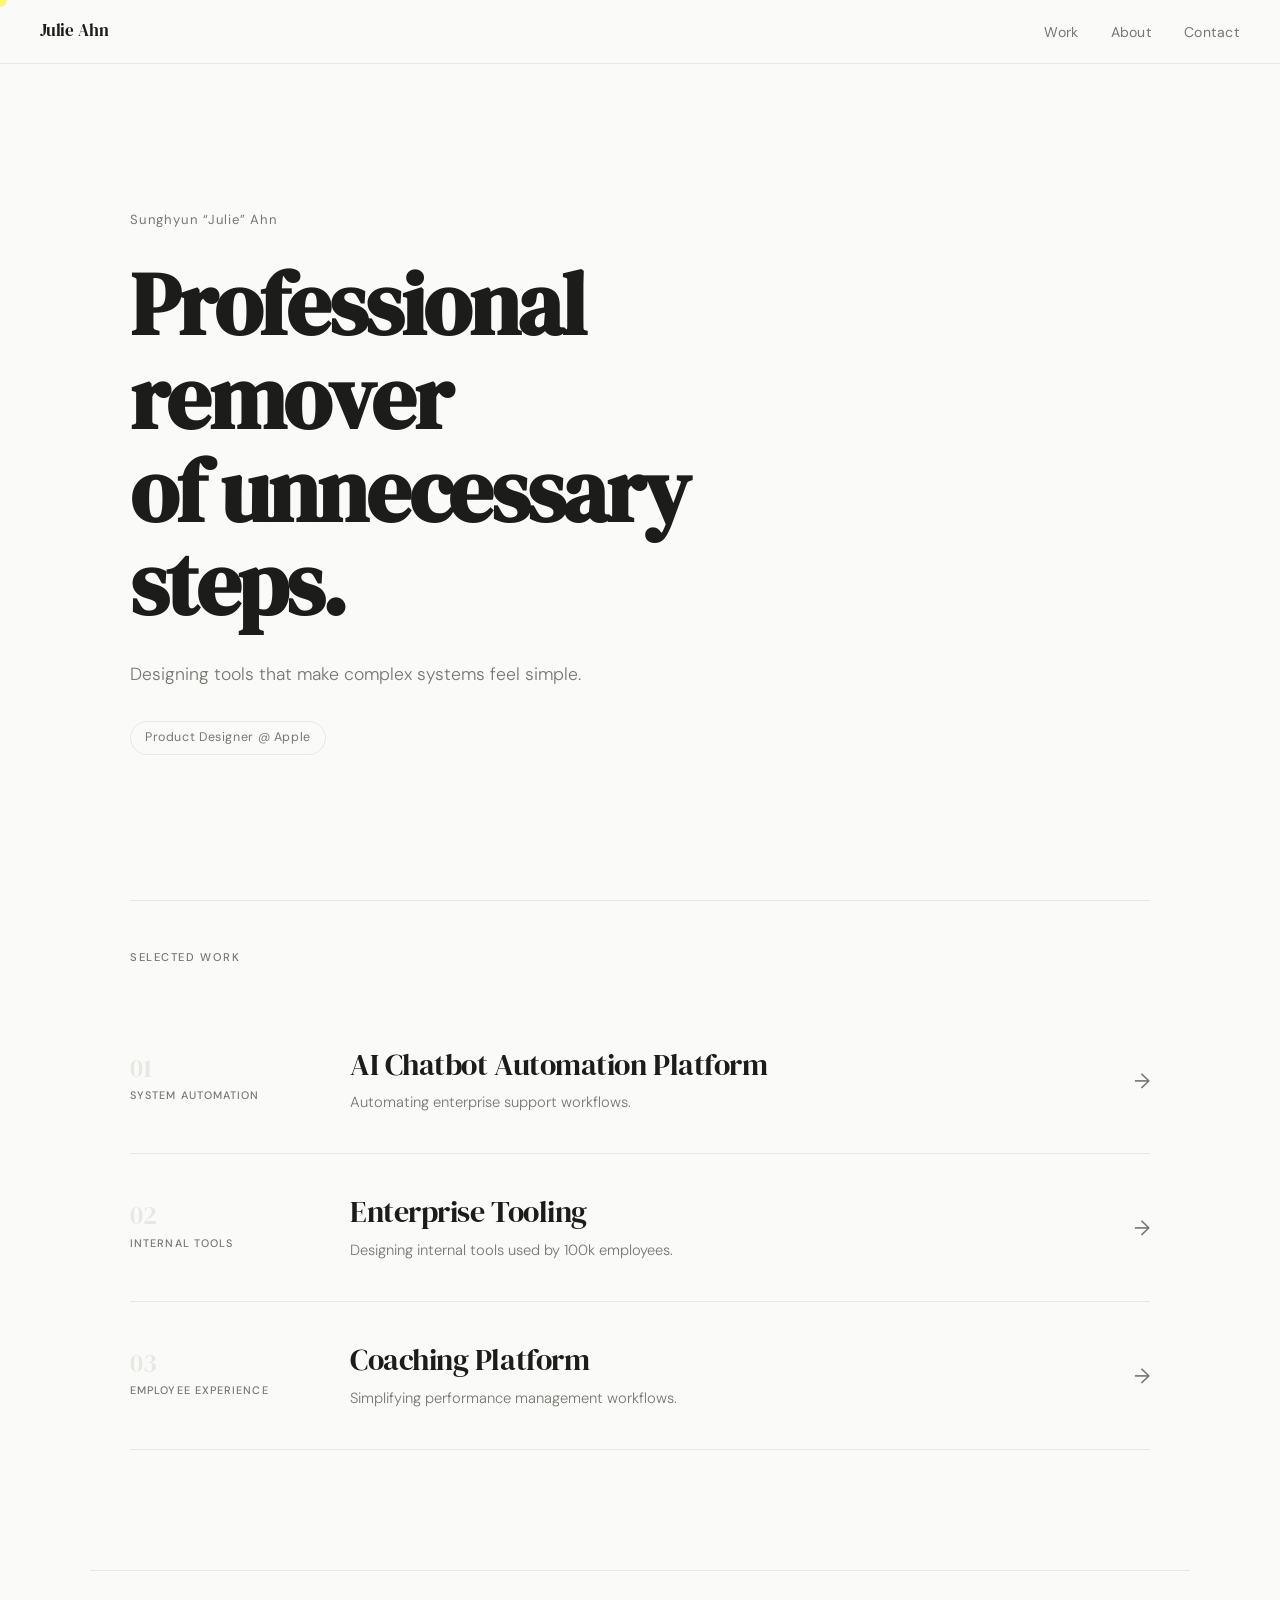
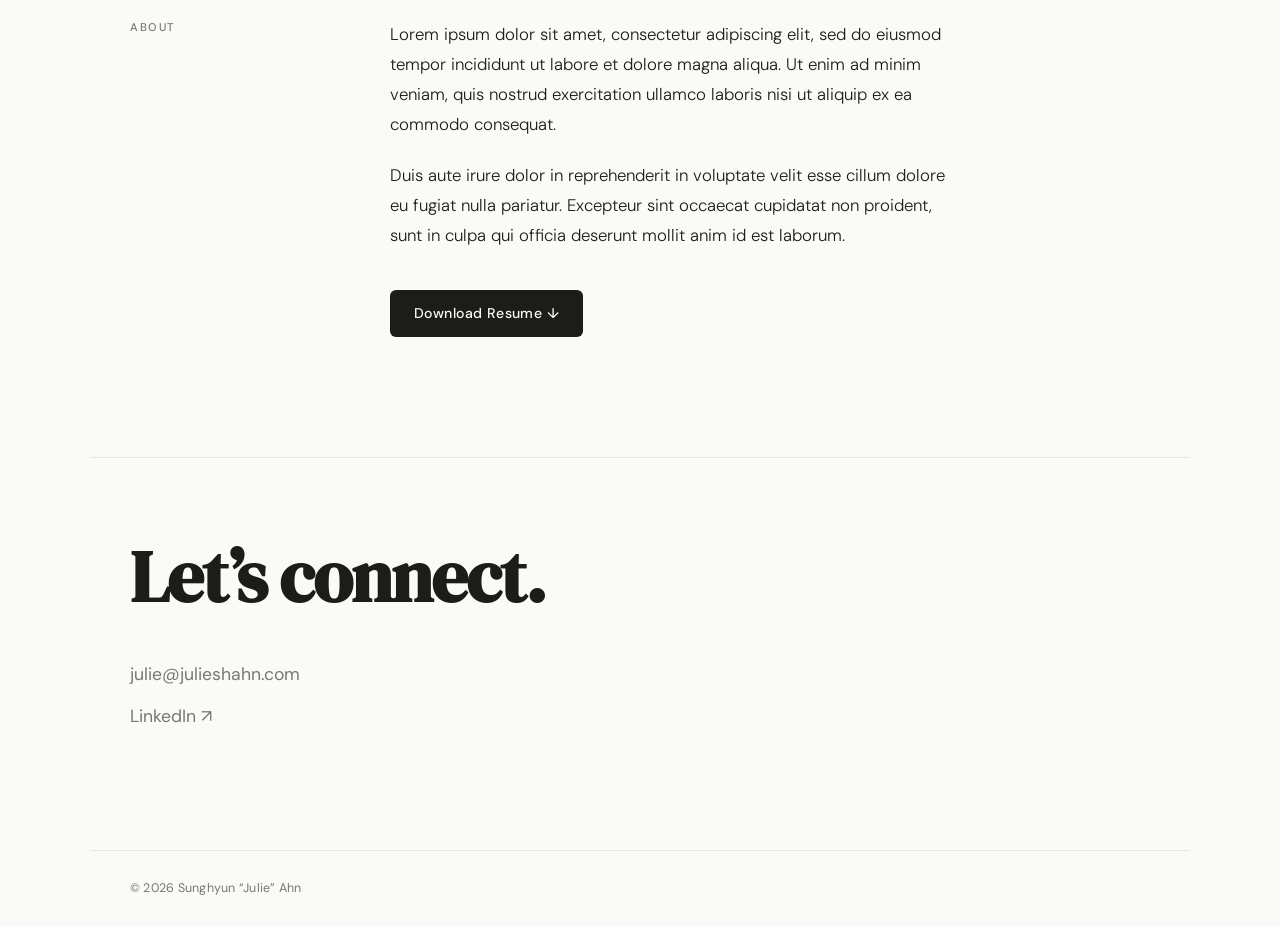
==== index.html @ eb4a1a9e "Add portfolio website — initial build" ====
<!DOCTYPE html>
<html lang="en">
<head>
    <meta charset="UTF-8">
    <meta name="viewport" content="width=device-width, initial-scale=1.0">
    <meta name="description" content="Julie Ahn — Product Designer at Apple. Professional remover of unnecessary steps.">
    <title>Julie Ahn — Product Designer</title>
    <link rel="preconnect" href="https://fonts.googleapis.com">
    <link rel="preconnect" href="https://fonts.gstatic.com" crossorigin>
    <link href="https://fonts.googleapis.com/css2?family=DM+Serif+Display:ital@0;1&family=DM+Sans:ital,opsz,wght@0,9..40,300;0,9..40,400;0,9..40,500;1,9..40,300&display=swap" rel="stylesheet">
    <link rel="stylesheet" href="styles.css">
</head>
<body>

    <!-- Custom Cursor -->
    <div class="cursor" aria-hidden="true"></div>

    <!-- Navigation -->
    <nav class="nav" aria-label="Main navigation">
        <a href="#hero" class="nav-logo">Julie Ahn</a>
        <ul class="nav-links" role="list">
            <li><a href="#work">Work</a></li>
            <li><a href="#about">About</a></li>
            <li><a href="#contact">Contact</a></li>
        </ul>
    </nav>

    <main>

        <!-- Hero -->
        <section class="hero" id="hero" aria-label="Introduction">
            <div class="hero-content">
                <p class="hero-label">Sunghyun &#8220;Julie&#8221; Ahn</p>
                <h1 class="hero-title">Professional remover<br>of unnecessary steps.</h1>
                <p class="hero-sub">Designing tools that make complex systems feel simple.</p>
                <span class="hero-role">Product Designer @ Apple</span>
            </div>
        </section>

        <!-- Work -->
        <section class="work" id="work" aria-label="Selected work">
            <div class="section-header">
                <span class="section-label">Selected Work</span>
            </div>
            <div class="projects">

                <article class="project-card">
                    <a href="projects/ai-automation.html" class="project-link">
                        <div class="project-meta">
                            <span class="project-number">01</span>
                            <span class="project-tag">System Automation</span>
                        </div>
                        <div class="project-content">
                            <h2 class="project-title">AI Chatbot Automation Platform</h2>
                            <p class="project-desc">Automating enterprise support workflows.</p>
                        </div>
                        <span class="project-arrow" aria-hidden="true">&#8594;</span>
                    </a>
                </article>

                <article class="project-card">
                    <a href="projects/enterprise-tooling.html" class="project-link">
                        <div class="project-meta">
                            <span class="project-number">02</span>
                            <span class="project-tag">Internal Tools</span>
                        </div>
                        <div class="project-content">
                            <h2 class="project-title">Enterprise Tooling</h2>
                            <p class="project-desc">Designing internal tools used by 100k employees.</p>
                        </div>
                        <span class="project-arrow" aria-hidden="true">&#8594;</span>
                    </a>
                </article>

                <article class="project-card">
                    <a href="projects/coaching-platform.html" class="project-link">
                        <div class="project-meta">
                            <span class="project-number">03</span>
                            <span class="project-tag">Employee Experience</span>
                        </div>
                        <div class="project-content">
                            <h2 class="project-title">Coaching Platform</h2>
                            <p class="project-desc">Simplifying performance management workflows.</p>
                        </div>
                        <span class="project-arrow" aria-hidden="true">&#8594;</span>
                    </a>
                </article>

            </div>
        </section>

        <!-- About -->
        <section class="about" id="about" aria-label="About Julie">
            <div class="about-inner">
                <span class="section-label">About</span>
                <div class="about-body">
                    <p class="about-text">
                        Lorem ipsum dolor sit amet, consectetur adipiscing elit, sed do eiusmod tempor incididunt ut labore et dolore magna aliqua. Ut enim ad minim veniam, quis nostrud exercitation ullamco laboris nisi ut aliquip ex ea commodo consequat.
                    </p>
                    <p class="about-text">
                        Duis aute irure dolor in reprehenderit in voluptate velit esse cillum dolore eu fugiat nulla pariatur. Excepteur sint occaecat cupidatat non proident, sunt in culpa qui officia deserunt mollit anim id est laborum.
                    </p>
                    <a href="resume.pdf" class="btn" download>Download Resume &#8595;</a>
                </div>
            </div>
        </section>

        <!-- Contact -->
        <section class="contact" id="contact" aria-label="Contact">
            <div class="contact-inner">
                <h2 class="contact-title">Let&#8217;s connect.</h2>
                <div class="contact-links">
                    <a href="mailto:julie@julieshahn.com" class="contact-link">julie@julieshahn.com</a>
                    <a href="https://linkedin.com/in/julieshahn" target="_blank" rel="noopener noreferrer" class="contact-link">LinkedIn &#8599;</a>
                </div>
            </div>
        </section>

    </main>

    <footer class="footer" role="contentinfo">
        <p>&#169; 2026 Sunghyun &#8220;Julie&#8221; Ahn</p>
    </footer>

    <script src="script.js"></script>
</body>
</html>
---- styles.css ----
/* ============================================================
   RESET & ROOT
============================================================ */
*, *::before, *::after {
    margin: 0;
    padding: 0;
    box-sizing: border-box;
}

:root {
    --bg:           #FAFAF8;
    --text:         #1C1C1A;
    --text-muted:   #787872;
    --accent:       #FFFD74;
    --border:       #E8E8E2;
    --card-hover:   rgba(255, 253, 116, 0.14);
    --max-width:    1100px;
    --nav-height:   64px;
    --pad-x:        40px;
    --pad-section:  120px;
}

html {
    scroll-behavior: smooth;
}

body {
    font-family: 'DM Sans', -apple-system, BlinkMacSystemFont, 'Segoe UI', sans-serif;
    background-color: var(--bg);
    color: var(--text);
    line-height: 1.6;
    -webkit-font-smoothing: antialiased;
    -moz-osx-font-smoothing: grayscale;
    cursor: none;
}

/* ============================================================
   CUSTOM CURSOR
============================================================ */
.cursor {
    position: fixed;
    top: 0;
    left: 0;
    width: 14px;
    height: 14px;
    background: var(--accent);
    border-radius: 50%;
    pointer-events: none;
    z-index: 9999;
    mix-blend-mode: multiply;
    will-change: left, top, width, height, border-radius;
    transition: width 0.25s ease,
                height 0.25s ease,
                border-radius 0.25s ease,
                background 0.25s ease;
    transform: translate(-50%, -50%);
}

.cursor.is-hovering {
    width: 44px;
    height: 44px;
    background: var(--accent);
}

.cursor.is-clicking {
    width: 20px;
    height: 20px;
}

.cursor.is-text {
    width: 3px;
    height: 28px;
    border-radius: 2px;
    background: var(--text);
    mix-blend-mode: normal;
}

.trail-dot {
    position: fixed;
    top: 0;
    left: 0;
    border-radius: 50%;
    background: var(--accent);
    pointer-events: none;
    z-index: 9998;
    mix-blend-mode: multiply;
    will-change: left, top, opacity, width, height;
    transform: translate(-50%, -50%);
}

/* ============================================================
   NAVIGATION
============================================================ */
.nav {
    position: fixed;
    top: 0;
    left: 0;
    right: 0;
    height: var(--nav-height);
    display: flex;
    align-items: center;
    justify-content: space-between;
    padding: 0 var(--pad-x);
    background: rgba(250, 250, 248, 0.88);
    backdrop-filter: blur(16px);
    -webkit-backdrop-filter: blur(16px);
    border-bottom: 1px solid var(--border);
    z-index: 100;
}

.nav-logo {
    font-family: 'DM Serif Display', Georgia, serif;
    font-size: 1.05rem;
    color: var(--text);
    text-decoration: none;
    letter-spacing: -0.01em;
    transition: opacity 0.2s ease;
}

.nav-logo:hover {
    opacity: 0.6;
}

.nav-links {
    display: flex;
    gap: 32px;
    list-style: none;
}

.nav-links a {
    color: var(--text-muted);
    text-decoration: none;
    font-size: 0.88rem;
    font-weight: 400;
    letter-spacing: 0.02em;
    transition: color 0.2s ease;
    position: relative;
}

.nav-links a::after {
    content: '';
    position: absolute;
    bottom: -3px;
    left: 0;
    width: 0;
    height: 2px;
    background: var(--accent);
    border-radius: 2px;
    transition: width 0.28s cubic-bezier(0.4, 0, 0.2, 1);
}

.nav-links a:hover {
    color: var(--text);
}

.nav-links a:hover::after {
    width: 100%;
}

/* ============================================================
   HERO
============================================================ */
.hero {
    min-height: 100vh;
    display: flex;
    align-items: center;
    padding: var(--nav-height) var(--pad-x) 0;
    max-width: var(--max-width);
    margin: 0 auto;
}

.hero-content {
    max-width: 760px;
}

.hero-label {
    font-size: 0.82rem;
    color: var(--text-muted);
    letter-spacing: 0.06em;
    margin-bottom: 28px;
    font-weight: 400;
    animation: fadeUp 0.7s cubic-bezier(0.4, 0, 0.2, 1) 0.05s both;
}

.hero-title {
    font-family: 'DM Serif Display', Georgia, serif;
    font-size: clamp(2.8rem, 7vw, 5.5rem);
    line-height: 1.06;
    letter-spacing: -0.025em;
    color: var(--text);
    margin-bottom: 28px;
    animation: fadeUp 0.7s cubic-bezier(0.4, 0, 0.2, 1) 0.15s both;
}

.hero-sub {
    font-size: 1.1rem;
    color: var(--text-muted);
    font-weight: 300;
    max-width: 460px;
    line-height: 1.65;
    margin-bottom: 32px;
    animation: fadeUp 0.7s cubic-bezier(0.4, 0, 0.2, 1) 0.25s both;
}

.hero-role {
    display: inline-block;
    font-size: 0.78rem;
    color: var(--text-muted);
    letter-spacing: 0.05em;
    padding: 6px 14px;
    border: 1px solid var(--border);
    border-radius: 100px;
    font-weight: 400;
    animation: fadeUp 0.7s cubic-bezier(0.4, 0, 0.2, 1) 0.35s both;
}

/* ============================================================
   SHARED SECTION STYLES
============================================================ */
.section-label {
    font-size: 0.7rem;
    letter-spacing: 0.14em;
    text-transform: uppercase;
    color: var(--text-muted);
    font-weight: 500;
}

/* ============================================================
   WORK
============================================================ */
.work {
    max-width: var(--max-width);
    margin: 0 auto;
    padding: 0 var(--pad-x) var(--pad-section);
}

.section-header {
    display: flex;
    align-items: center;
    padding: 48px 0 40px;
    border-top: 1px solid var(--border);
}

.projects {
    display: flex;
    flex-direction: column;
}

.project-card {
    border-bottom: 1px solid var(--border);
}

.project-link {
    display: grid;
    grid-template-columns: 180px 1fr 48px;
    align-items: center;
    gap: 40px;
    padding: 40px 16px;
    text-decoration: none;
    color: var(--text);
    position: relative;
    border-radius: 8px;
    margin: 0 -16px;
    transition: background 0.25s ease;
}

.project-link:hover {
    background: var(--card-hover);
}

.project-link:hover .project-arrow {
    transform: translateX(8px);
    color: var(--text);
}

.project-link:hover .project-number {
    color: var(--text);
}

.project-meta {
    display: flex;
    flex-direction: column;
    gap: 6px;
}

.project-number {
    font-family: 'DM Serif Display', Georgia, serif;
    font-size: 1.6rem;
    color: var(--border);
    line-height: 1;
    transition: color 0.25s ease;
}

.project-tag {
    font-size: 0.68rem;
    letter-spacing: 0.1em;
    text-transform: uppercase;
    color: var(--text-muted);
    font-weight: 500;
}

.project-content {
    min-width: 0;
}

.project-title {
    font-family: 'DM Serif Display', Georgia, serif;
    font-size: clamp(1.4rem, 2.4vw, 1.9rem);
    font-weight: 400;
    letter-spacing: -0.015em;
    line-height: 1.2;
    margin-bottom: 8px;
    color: var(--text);
}

.project-desc {
    color: var(--text-muted);
    font-size: 0.92rem;
    font-weight: 300;
    line-height: 1.5;
}

.project-arrow {
    font-size: 1.3rem;
    color: var(--text-muted);
    transition: transform 0.28s cubic-bezier(0.4, 0, 0.2, 1),
                color 0.25s ease;
    justify-self: end;
}

/* ============================================================
   ABOUT
============================================================ */
.about {
    max-width: var(--max-width);
    margin: 0 auto;
    padding: 0 var(--pad-x) var(--pad-section);
    border-top: 1px solid var(--border);
}

.about-inner {
    display: grid;
    grid-template-columns: 180px 1fr;
    gap: 80px;
    padding-top: 48px;
}

.about-body {
    max-width: 560px;
}

.about-text {
    font-size: 1.05rem;
    line-height: 1.8;
    color: var(--text);
    font-weight: 300;
    margin-bottom: 20px;
}

.btn {
    display: inline-block;
    margin-top: 20px;
    padding: 12px 24px;
    background: var(--text);
    color: var(--bg);
    text-decoration: none;
    font-size: 0.88rem;
    font-weight: 500;
    border-radius: 6px;
    letter-spacing: 0.03em;
    transition: background 0.25s ease,
                color 0.25s ease,
                transform 0.2s ease;
}

.btn:hover {
    background: var(--accent);
    color: var(--text);
    transform: translateY(-2px);
}

/* ============================================================
   CONTACT
============================================================ */
.contact {
    max-width: var(--max-width);
    margin: 0 auto;
    padding: 0 var(--pad-x) var(--pad-section);
    border-top: 1px solid var(--border);
}

.contact-inner {
    padding-top: 80px;
}

.contact-title {
    font-family: 'DM Serif Display', Georgia, serif;
    font-size: clamp(2.5rem, 6vw, 4.5rem);
    letter-spacing: -0.025em;
    line-height: 1.08;
    margin-bottom: 44px;
    color: var(--text);
}

.contact-links {
    display: flex;
    flex-direction: column;
    gap: 14px;
}

.contact-link {
    font-size: 1.1rem;
    color: var(--text-muted);
    text-decoration: none;
    display: inline-block;
    position: relative;
    width: fit-content;
    transition: color 0.22s ease;
}

.contact-link::after {
    content: '';
    position: absolute;
    bottom: -2px;
    left: 0;
    width: 100%;
    height: 1.5px;
    background: var(--accent);
    transform: scaleX(0);
    transform-origin: left;
    transition: transform 0.3s cubic-bezier(0.4, 0, 0.2, 1);
}

.contact-link:hover {
    color: var(--text);
}

.contact-link:hover::after {
    transform: scaleX(1);
}

/* ============================================================
   FOOTER
============================================================ */
.footer {
    border-top: 1px solid var(--border);
    padding: 28px var(--pad-x);
    max-width: var(--max-width);
    margin: 0 auto;
}

.footer p {
    font-size: 0.78rem;
    color: var(--text-muted);
    letter-spacing: 0.02em;
}

/* ============================================================
   ANIMATIONS
============================================================ */
@keyframes fadeUp {
    from {
        opacity: 0;
        transform: translateY(18px);
    }
    to {
        opacity: 1;
        transform: translateY(0);
    }
}

/* ============================================================
   REDUCED MOTION
============================================================ */
@media (prefers-reduced-motion: reduce) {
    html {
        scroll-behavior: auto;
    }

    .cursor,
    .trail-dot {
        display: none !important;
    }

    body {
        cursor: auto;
    }

    *,
    *::before,
    *::after {
        animation-duration: 0.01ms !important;
        animation-iteration-count: 1 !important;
        transition-duration: 0.01ms !important;
    }
}

/* ============================================================
   NO HOVER (TOUCH DEVICES)
============================================================ */
@media (hover: none) {
    .cursor,
    .trail-dot {
        display: none !important;
    }

    body {
        cursor: auto;
    }
}

/* ============================================================
   RESPONSIVE — TABLET
============================================================ */
@media (max-width: 900px) {
    :root {
        --pad-x: 32px;
        --pad-section: 80px;
    }

    .about-inner {
        grid-template-columns: 140px 1fr;
        gap: 48px;
    }

    .project-link {
        grid-template-columns: 140px 1fr 40px;
        gap: 24px;
    }
}

/* ============================================================
   RESPONSIVE — MOBILE
============================================================ */
@media (max-width: 600px) {
    :root {
        --pad-x: 20px;
        --pad-section: 64px;
    }

    .nav {
        padding: 0 20px;
    }

    .nav-links {
        gap: 20px;
    }

    .project-link {
        grid-template-columns: 1fr 36px;
        gap: 16px;
        padding: 28px 12px;
    }

    .project-meta {
        grid-column: 1 / -1;
        flex-direction: row;
        align-items: center;
        gap: 12px;
    }

    .project-number {
        font-size: 1.2rem;
    }

    .about-inner {
        grid-template-columns: 1fr;
        gap: 20px;
    }

    .contact-title {
        font-size: 2.2rem;
    }

    .hero {
        padding-left: 20px;
        padding-right: 20px;
    }
}
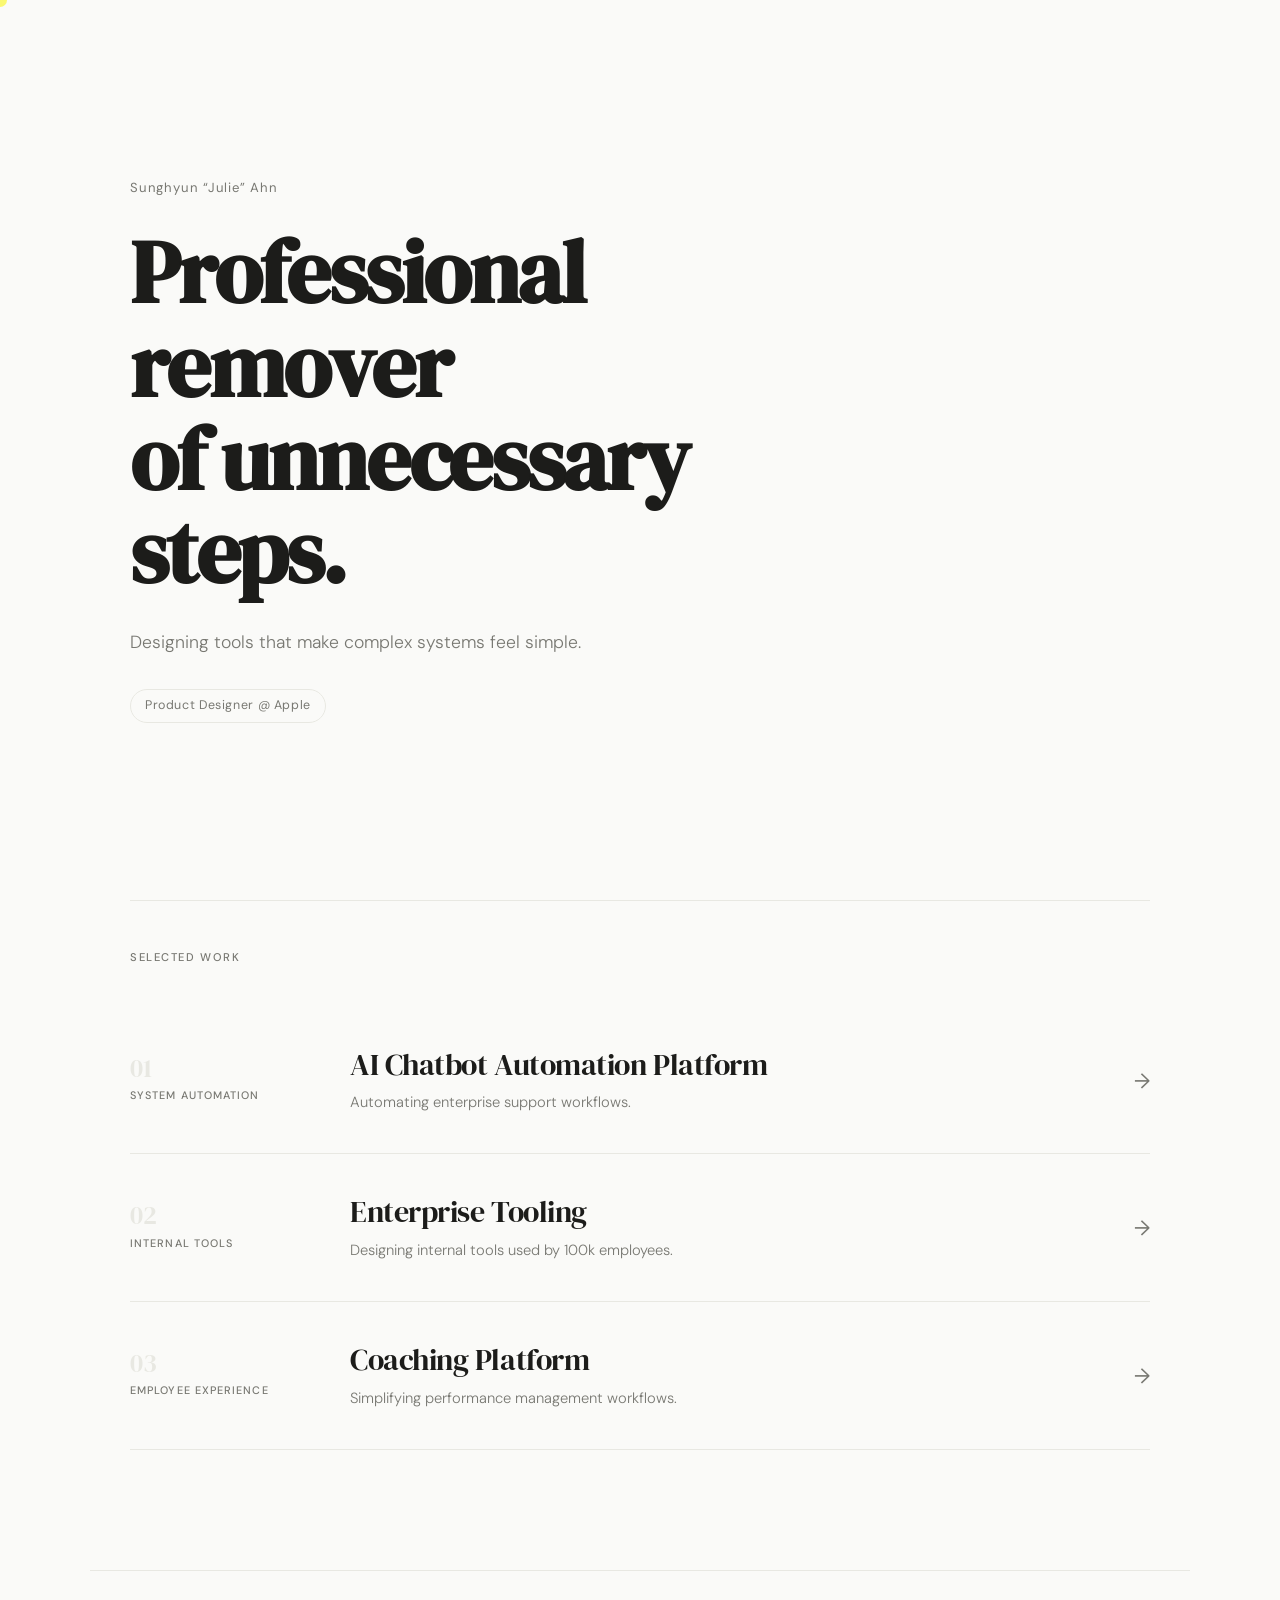
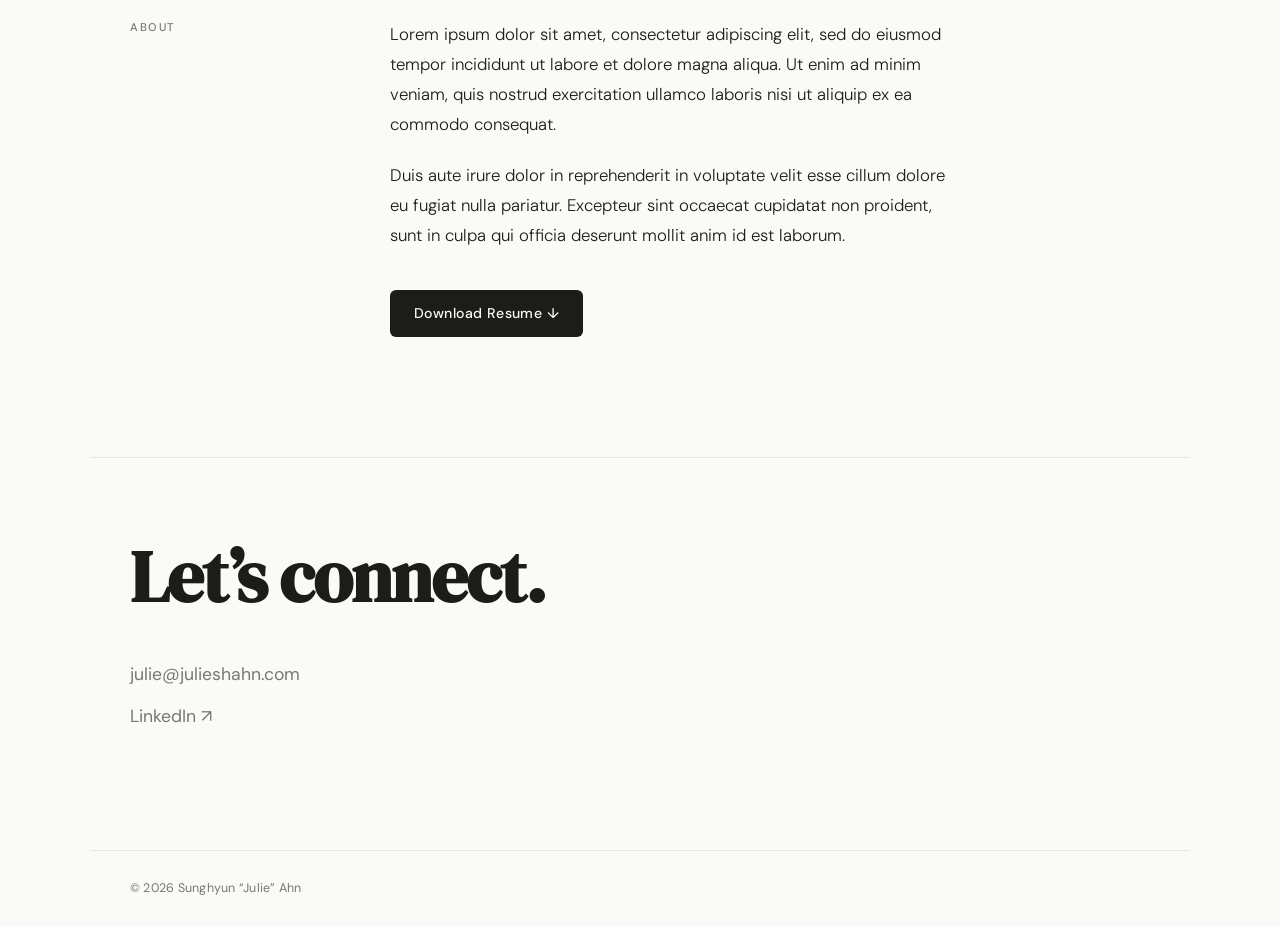
==== commit 9acd11f5: "Remove navigation bar" ====
--- a/index.html
+++ b/index.html
@@ -14,16 +14,6 @@
 
     <!-- Custom Cursor -->
     <div class="cursor" aria-hidden="true"></div>
-
-    <!-- Navigation -->
-    <nav class="nav" aria-label="Main navigation">
-        <a href="#hero" class="nav-logo">Julie Ahn</a>
-        <ul class="nav-links" role="list">
-            <li><a href="#work">Work</a></li>
-            <li><a href="#about">About</a></li>
-            <li><a href="#contact">Contact</a></li>
-        </ul>
-    </nav>
 
     <main>
 
--- a/styles.css
+++ b/styles.css
@@ -164,7 +164,7 @@
     min-height: 100vh;
     display: flex;
     align-items: center;
-    padding: var(--nav-height) var(--pad-x) 0;
+    padding: 0 var(--pad-x);
     max-width: var(--max-width);
     margin: 0 auto;
 }
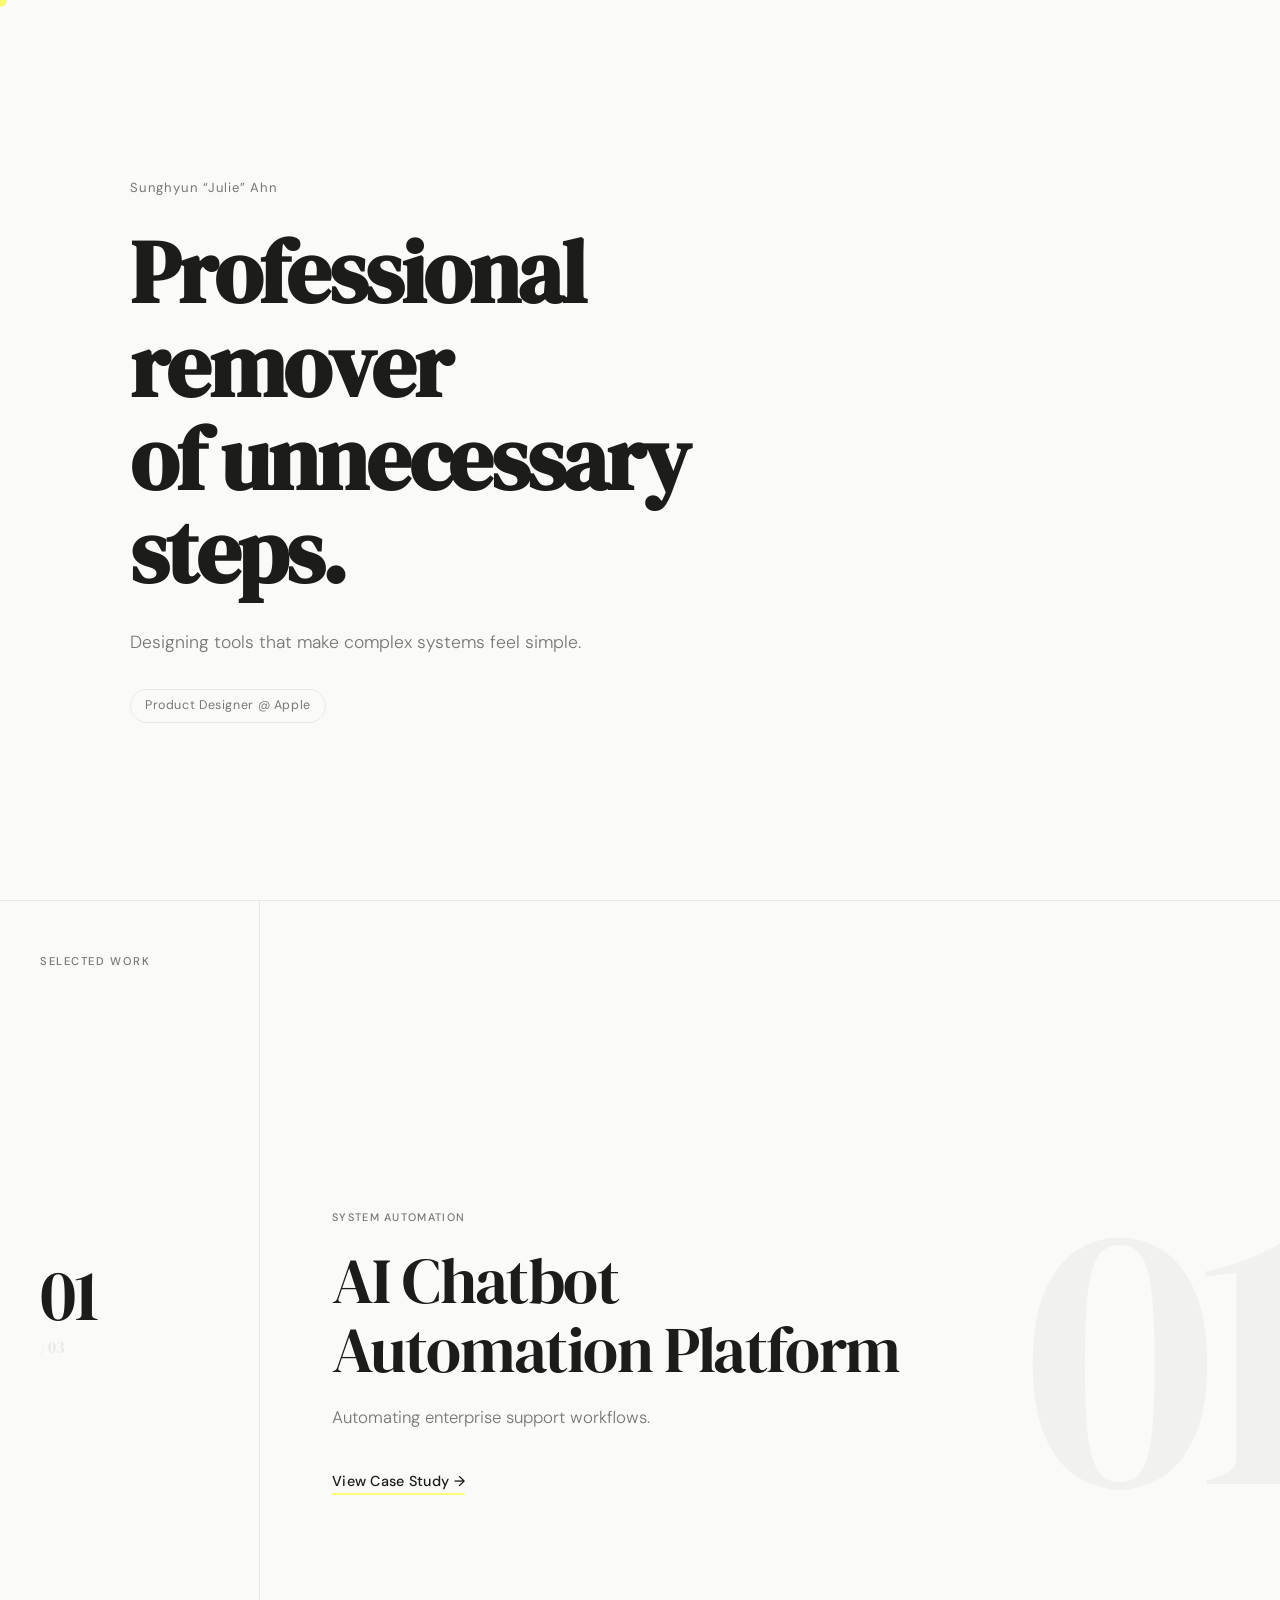
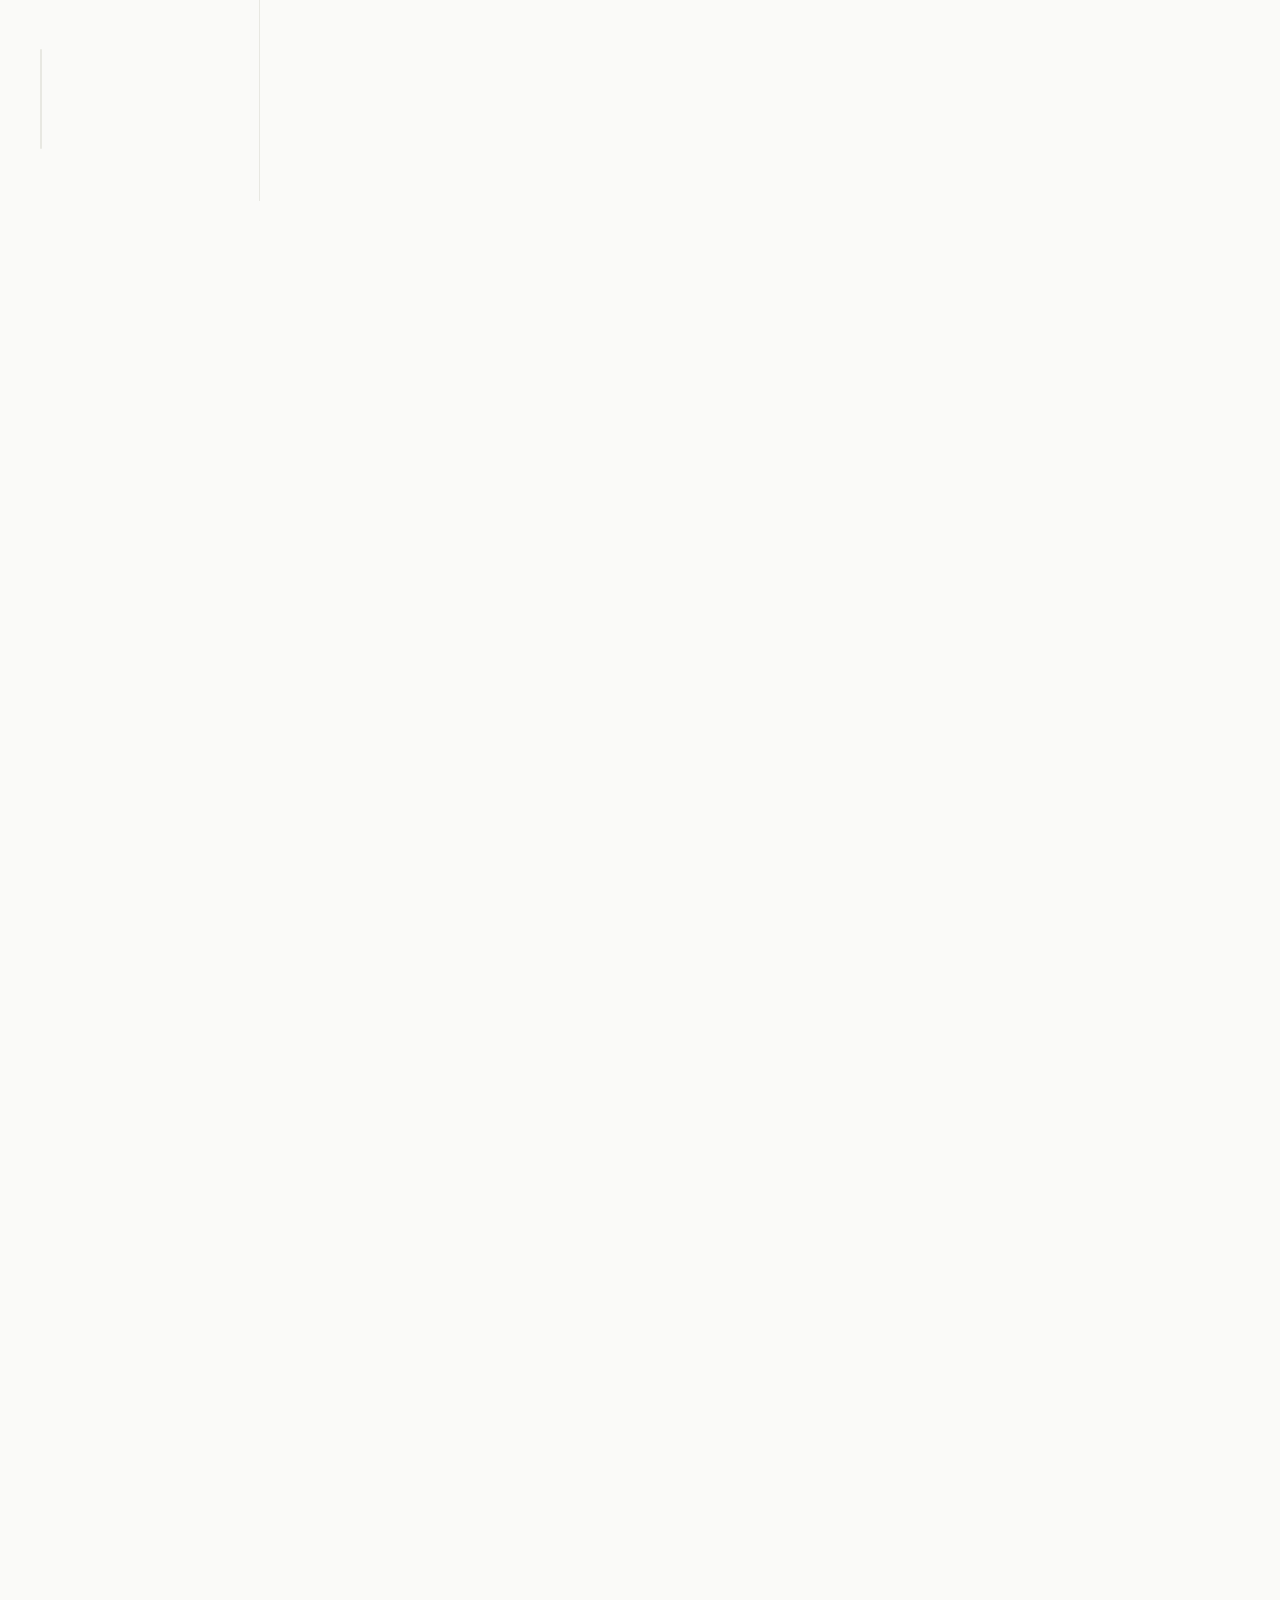
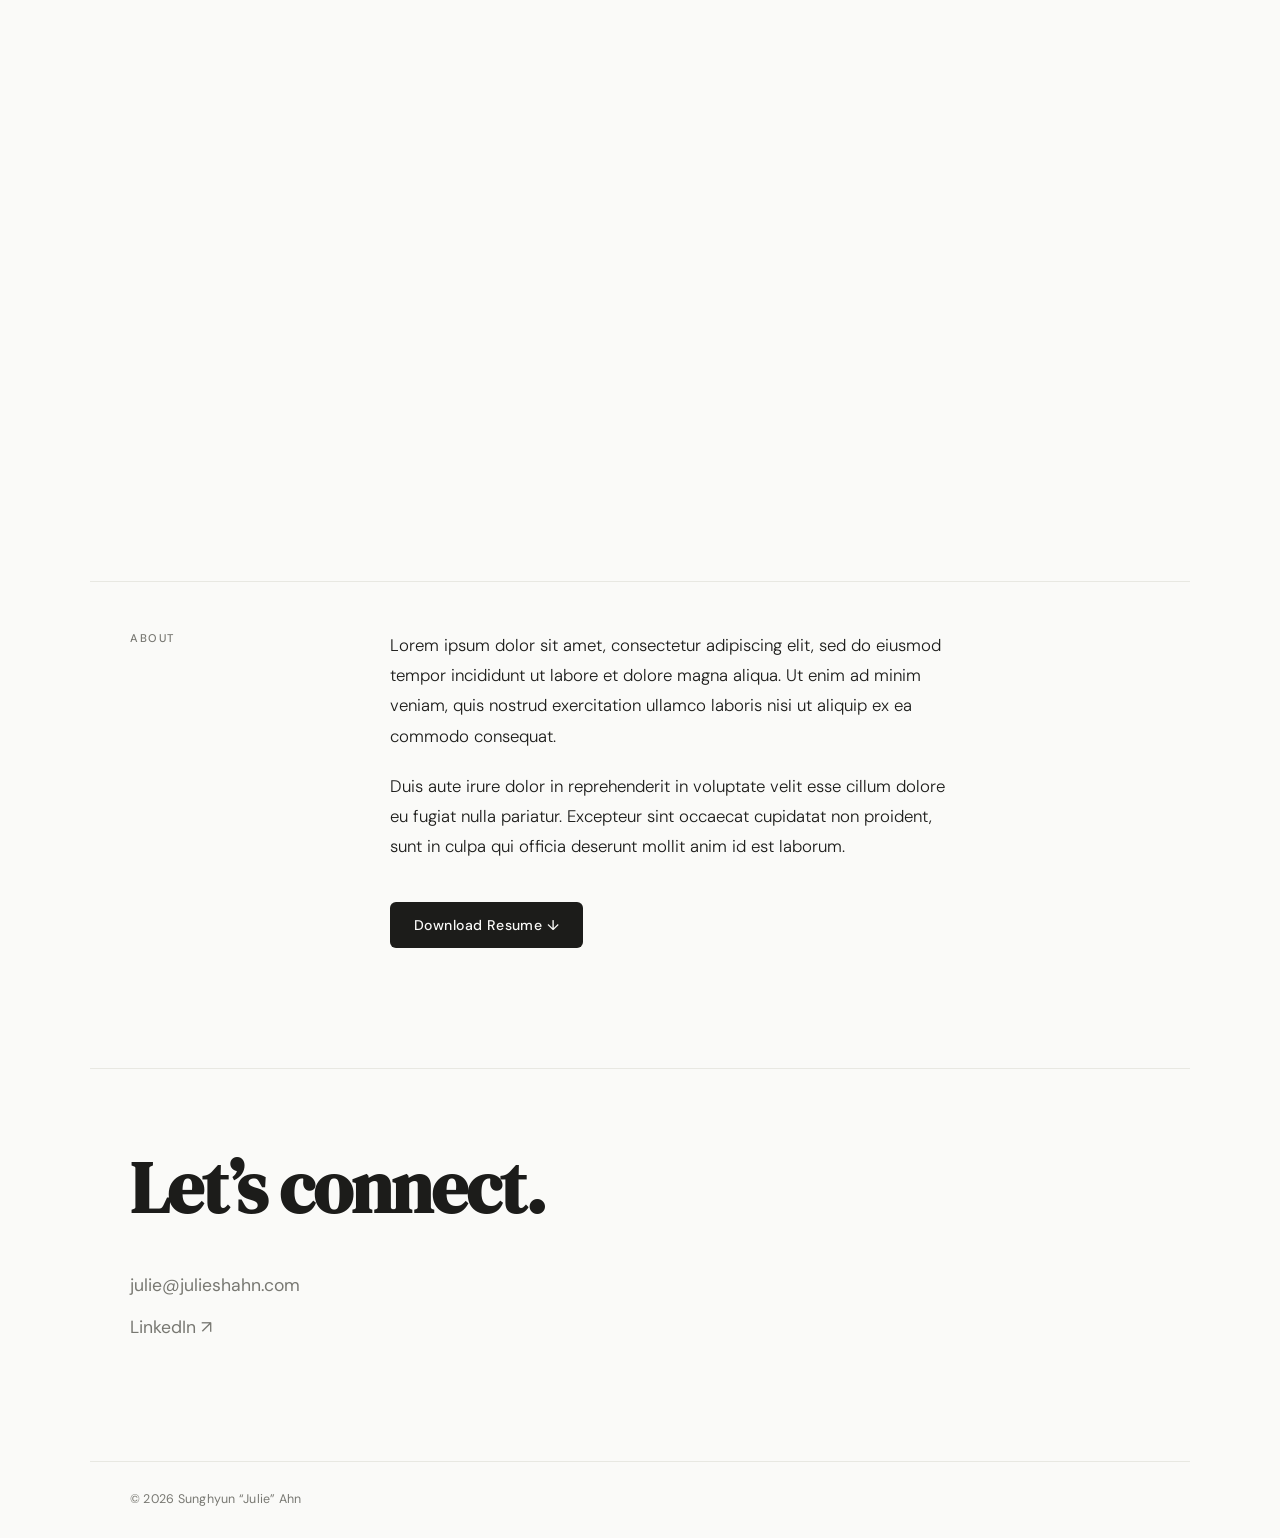
==== commit 992a768d: "Add Apple-style sticky storytelling to work section" ====
--- a/index.html
+++ b/index.html
@@ -29,53 +29,56 @@
 
         <!-- Work -->
         <section class="work" id="work" aria-label="Selected work">
-            <div class="section-header">
-                <span class="section-label">Selected Work</span>
-            </div>
-            <div class="projects">
+            <div class="work-sticky-wrapper">
+                <div class="work-sticky-inner">
 
-                <article class="project-card">
-                    <a href="projects/ai-automation.html" class="project-link">
-                        <div class="project-meta">
-                            <span class="project-number">01</span>
-                            <span class="project-tag">System Automation</span>
+                    <!-- Left panel: counter + progress -->
+                    <div class="work-sticky-left">
+                        <span class="section-label">Selected Work</span>
+                        <div class="work-counter-wrap">
+                            <span class="work-counter-current">01</span>
+                            <span class="work-counter-total">/ 03</span>
                         </div>
-                        <div class="project-content">
-                            <h2 class="project-title">AI Chatbot Automation Platform</h2>
-                            <p class="project-desc">Automating enterprise support workflows.</p>
+                        <div class="work-progress-track" aria-hidden="true">
+                            <div class="work-progress-fill"></div>
                         </div>
-                        <span class="project-arrow" aria-hidden="true">&#8594;</span>
-                    </a>
-                </article>
+                    </div>
 
-                <article class="project-card">
-                    <a href="projects/enterprise-tooling.html" class="project-link">
-                        <div class="project-meta">
-                            <span class="project-number">02</span>
-                            <span class="project-tag">Internal Tools</span>
-                        </div>
-                        <div class="project-content">
-                            <h2 class="project-title">Enterprise Tooling</h2>
-                            <p class="project-desc">Designing internal tools used by 100k employees.</p>
-                        </div>
-                        <span class="project-arrow" aria-hidden="true">&#8594;</span>
-                    </a>
-                </article>
+                    <!-- Right panel: slides -->
+                    <div class="work-sticky-right">
 
-                <article class="project-card">
-                    <a href="projects/coaching-platform.html" class="project-link">
-                        <div class="project-meta">
-                            <span class="project-number">03</span>
-                            <span class="project-tag">Employee Experience</span>
-                        </div>
-                        <div class="project-content">
-                            <h2 class="project-title">Coaching Platform</h2>
-                            <p class="project-desc">Simplifying performance management workflows.</p>
-                        </div>
-                        <span class="project-arrow" aria-hidden="true">&#8594;</span>
-                    </a>
-                </article>
+                        <article class="work-slide is-active" data-index="0">
+                            <div class="slide-bg-number" aria-hidden="true">01</div>
+                            <div class="slide-content">
+                                <span class="project-tag">System Automation</span>
+                                <h2 class="project-title">AI Chatbot Automation Platform</h2>
+                                <p class="project-desc">Automating enterprise support workflows.</p>
+                                <a href="projects/ai-automation.html" class="project-cta">View Case Study &#8594;</a>
+                            </div>
+                        </article>
 
+                        <article class="work-slide" data-index="1">
+                            <div class="slide-bg-number" aria-hidden="true">02</div>
+                            <div class="slide-content">
+                                <span class="project-tag">Internal Tools</span>
+                                <h2 class="project-title">Enterprise Tooling</h2>
+                                <p class="project-desc">Designing internal tools used by 100k employees.</p>
+                                <a href="projects/enterprise-tooling.html" class="project-cta">View Case Study &#8594;</a>
+                            </div>
+                        </article>
+
+                        <article class="work-slide" data-index="2">
+                            <div class="slide-bg-number" aria-hidden="true">03</div>
+                            <div class="slide-content">
+                                <span class="project-tag">Employee Experience</span>
+                                <h2 class="project-title">Coaching Platform</h2>
+                                <p class="project-desc">Simplifying performance management workflows.</p>
+                                <a href="projects/coaching-platform.html" class="project-cta">View Case Study &#8594;</a>
+                            </div>
+                        </article>
+
+                    </div>
+                </div>
             </div>
         </section>
 
--- a/styles.css
+++ b/styles.css
@@ -226,106 +226,184 @@
 }
 
 /* ============================================================
-   WORK
+   WORK — STICKY STORYTELLING
 ============================================================ */
 .work {
-    max-width: var(--max-width);
-    margin: 0 auto;
-    padding: 0 var(--pad-x) var(--pad-section);
-}
-
-.section-header {
+    border-top: 1px solid var(--border);
+}
+
+/* Tall wrapper gives scroll room for 3 projects */
+.work-sticky-wrapper {
+    position: relative;
+    height: 320vh;
+}
+
+/* Sticky panel that locks in place */
+.work-sticky-inner {
+    position: sticky;
+    top: 0;
+    height: 100vh;
+    display: grid;
+    grid-template-columns: 260px 1fr;
+    overflow: hidden;
+}
+
+/* ── Left panel ───────────────────────────── */
+.work-sticky-left {
+    display: flex;
+    flex-direction: column;
+    justify-content: space-between;
+    padding: 52px 40px;
+    border-right: 1px solid var(--border);
+}
+
+.work-counter-wrap {
+    display: flex;
+    flex-direction: column;
+    gap: 4px;
+}
+
+.work-counter-current {
+    font-family: 'DM Serif Display', Georgia, serif;
+    font-size: 4.5rem;
+    line-height: 1;
+    letter-spacing: -0.03em;
+    color: var(--text);
+    transition: opacity 0.3s ease;
+}
+
+.work-counter-total {
+    font-family: 'DM Serif Display', Georgia, serif;
+    font-size: 1rem;
+    color: var(--border);
+    letter-spacing: -0.01em;
+}
+
+.work-progress-track {
+    width: 2px;
+    height: 100px;
+    background: var(--border);
+    border-radius: 2px;
+    position: relative;
+    overflow: hidden;
+}
+
+.work-progress-fill {
+    position: absolute;
+    top: 0;
+    left: 0;
+    width: 100%;
+    height: 0%;
+    background: var(--text);
+    border-radius: 2px;
+}
+
+/* ── Right panel: slides ──────────────────── */
+.work-sticky-right {
+    position: relative;
+    overflow: hidden;
+}
+
+.work-slide {
+    position: absolute;
+    inset: 0;
     display: flex;
     align-items: center;
-    padding: 48px 0 40px;
-    border-top: 1px solid var(--border);
-}
-
-.projects {
-    display: flex;
-    flex-direction: column;
-}
-
-.project-card {
-    border-bottom: 1px solid var(--border);
-}
-
-.project-link {
-    display: grid;
-    grid-template-columns: 180px 1fr 48px;
-    align-items: center;
-    gap: 40px;
-    padding: 40px 16px;
-    text-decoration: none;
-    color: var(--text);
+    padding: 60px 72px;
+    opacity: 0;
+    transform: translateY(52px);
+    transition: opacity 0.6s cubic-bezier(0.4, 0, 0.2, 1),
+                transform 0.7s cubic-bezier(0.4, 0, 0.2, 1);
+    pointer-events: none;
+}
+
+.work-slide.is-active {
+    opacity: 1;
+    transform: translateY(0);
+    pointer-events: auto;
+}
+
+.work-slide.is-past {
+    opacity: 0;
+    transform: translateY(-52px);
+    transition-duration: 0.4s;
+}
+
+/* Ghost number watermark in background */
+.slide-bg-number {
+    position: absolute;
+    right: -0.08em;
+    top: 50%;
+    transform: translateY(-50%);
+    font-family: 'DM Serif Display', Georgia, serif;
+    font-size: clamp(180px, 32vw, 380px);
+    color: var(--border);
+    opacity: 0.5;
+    line-height: 1;
+    pointer-events: none;
+    user-select: none;
+    letter-spacing: -0.05em;
+}
+
+.slide-content {
     position: relative;
-    border-radius: 8px;
-    margin: 0 -16px;
-    transition: background 0.25s ease;
-}
-
-.project-link:hover {
-    background: var(--card-hover);
-}
-
-.project-link:hover .project-arrow {
-    transform: translateX(8px);
-    color: var(--text);
-}
-
-.project-link:hover .project-number {
-    color: var(--text);
-}
-
-.project-meta {
-    display: flex;
-    flex-direction: column;
-    gap: 6px;
-}
-
-.project-number {
-    font-family: 'DM Serif Display', Georgia, serif;
-    font-size: 1.6rem;
-    color: var(--border);
-    line-height: 1;
-    transition: color 0.25s ease;
+    z-index: 1;
+    max-width: 580px;
 }
 
 .project-tag {
+    display: block;
     font-size: 0.68rem;
-    letter-spacing: 0.1em;
+    letter-spacing: 0.12em;
     text-transform: uppercase;
     color: var(--text-muted);
     font-weight: 500;
-}
-
-.project-content {
-    min-width: 0;
+    margin-bottom: 20px;
 }
 
 .project-title {
     font-family: 'DM Serif Display', Georgia, serif;
-    font-size: clamp(1.4rem, 2.4vw, 1.9rem);
+    font-size: clamp(2.4rem, 5vw, 4rem);
     font-weight: 400;
-    letter-spacing: -0.015em;
-    line-height: 1.2;
-    margin-bottom: 8px;
-    color: var(--text);
+    letter-spacing: -0.025em;
+    line-height: 1.08;
+    color: var(--text);
+    margin-bottom: 20px;
 }
 
 .project-desc {
-    color: var(--text-muted);
-    font-size: 0.92rem;
+    font-size: 1.05rem;
+    color: var(--text-muted);
     font-weight: 300;
-    line-height: 1.5;
-}
-
-.project-arrow {
-    font-size: 1.3rem;
-    color: var(--text-muted);
-    transition: transform 0.28s cubic-bezier(0.4, 0, 0.2, 1),
-                color 0.25s ease;
-    justify-self: end;
+    line-height: 1.65;
+    margin-bottom: 36px;
+}
+
+.project-cta {
+    display: inline-block;
+    font-size: 0.9rem;
+    color: var(--text);
+    text-decoration: none;
+    font-weight: 500;
+    letter-spacing: 0.02em;
+    position: relative;
+}
+
+.project-cta::after {
+    content: '';
+    position: absolute;
+    bottom: -2px;
+    left: 0;
+    width: 100%;
+    height: 1.5px;
+    background: var(--accent);
+    transform-origin: left;
+    transition: transform 0.3s ease;
+}
+
+.project-cta:hover::after {
+    transform: scaleX(0);
+    transform-origin: right;
 }
 
 /* ============================================================
@@ -523,9 +601,12 @@
         gap: 48px;
     }
 
-    .project-link {
-        grid-template-columns: 140px 1fr 40px;
-        gap: 24px;
+    .work-sticky-inner {
+        grid-template-columns: 200px 1fr;
+    }
+
+    .work-slide {
+        padding: 48px 40px;
     }
 }
 
@@ -538,29 +619,51 @@
         --pad-section: 64px;
     }
 
-    .nav {
-        padding: 0 20px;
-    }
-
-    .nav-links {
-        gap: 20px;
-    }
-
-    .project-link {
-        grid-template-columns: 1fr 36px;
-        gap: 16px;
-        padding: 28px 12px;
-    }
-
-    .project-meta {
-        grid-column: 1 / -1;
+    /* Stack sticky panel vertically on mobile */
+    .work-sticky-inner {
+        grid-template-columns: 1fr;
+        grid-template-rows: 80px 1fr;
+    }
+
+    .work-sticky-left {
         flex-direction: row;
         align-items: center;
-        gap: 12px;
-    }
-
-    .project-number {
-        font-size: 1.2rem;
+        padding: 0 20px;
+        border-right: none;
+        border-bottom: 1px solid var(--border);
+    }
+
+    .work-counter-wrap {
+        flex-direction: row;
+        align-items: baseline;
+        gap: 6px;
+    }
+
+    .work-counter-current {
+        font-size: 1.8rem;
+    }
+
+    .work-progress-track {
+        width: 60px;
+        height: 2px;
+        margin-left: auto;
+    }
+
+    .work-progress-fill {
+        height: 100% !important;
+        width: 0%;
+        transition: width 0.1s linear;
+    }
+
+    .work-slide {
+        padding: 32px 20px;
+        align-items: flex-start;
+        padding-top: 40px;
+    }
+
+    .slide-bg-number {
+        font-size: 55vw;
+        opacity: 0.25;
     }
 
     .about-inner {
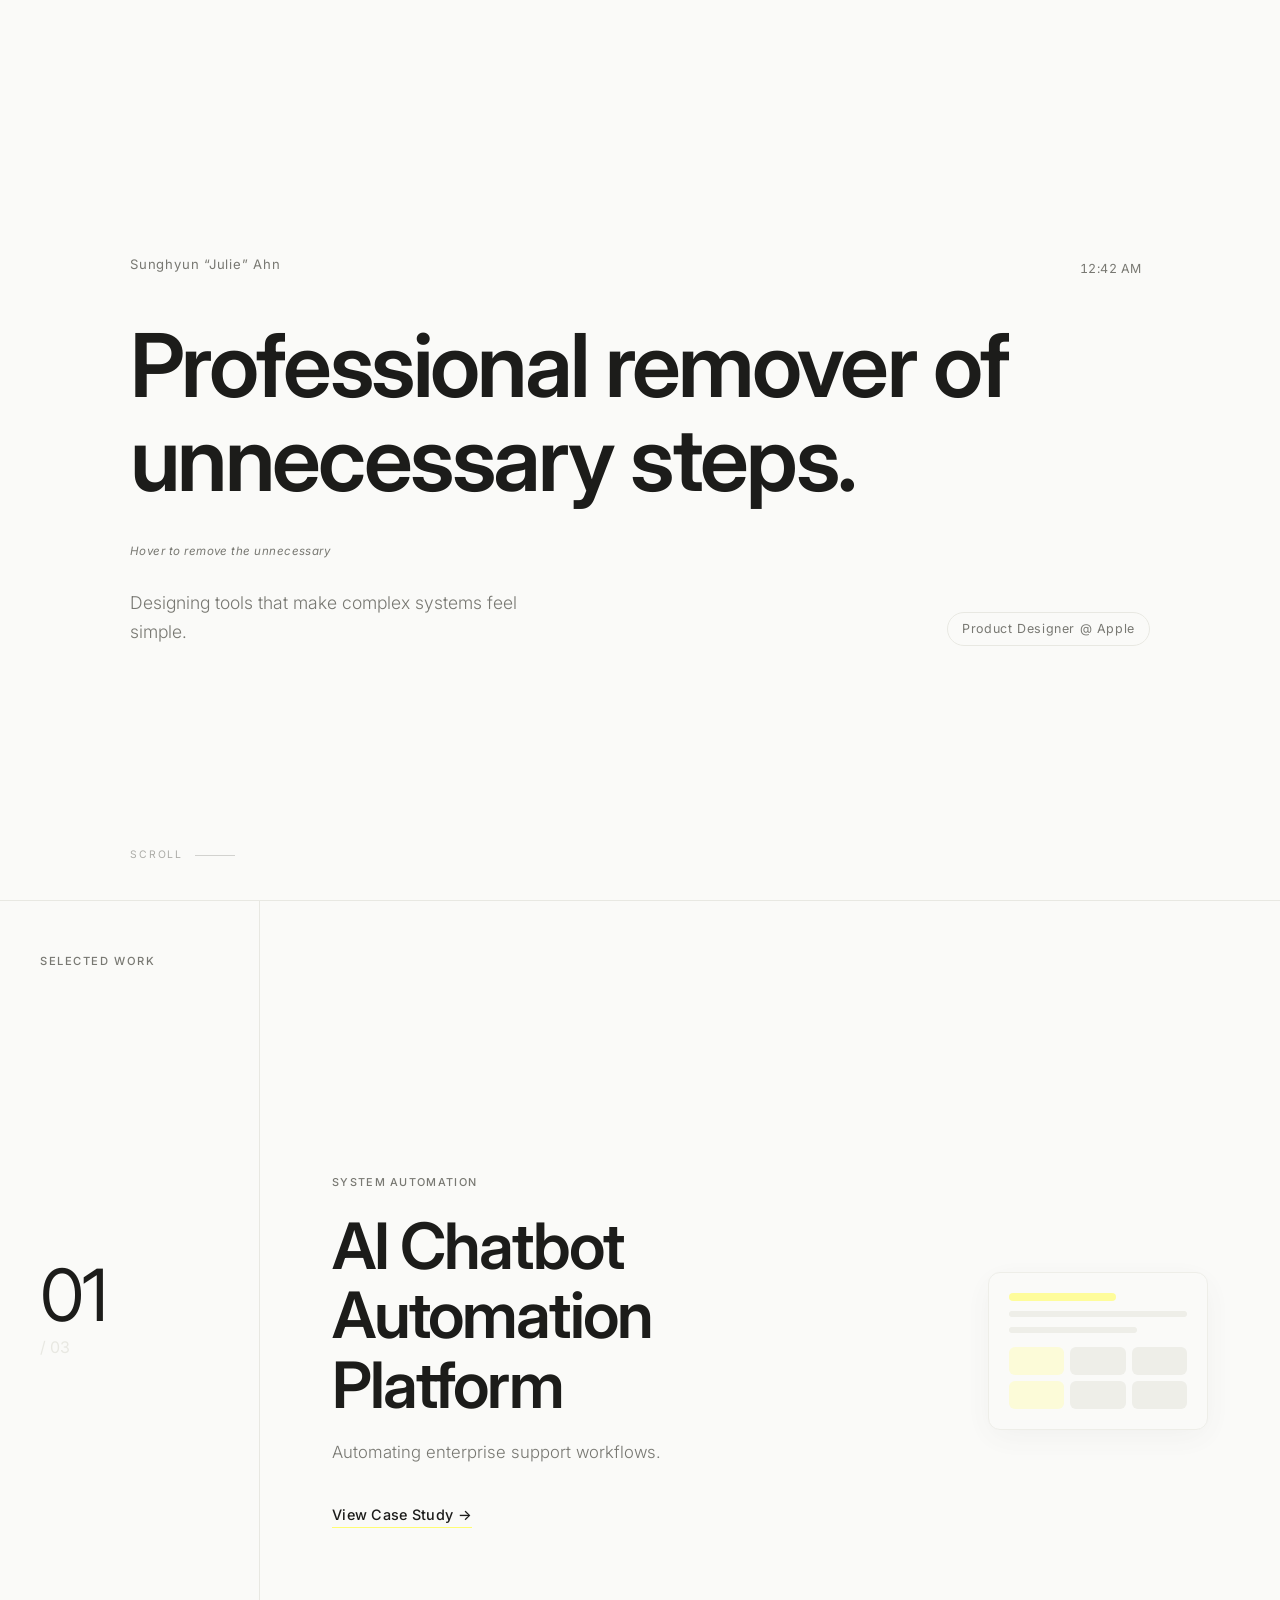
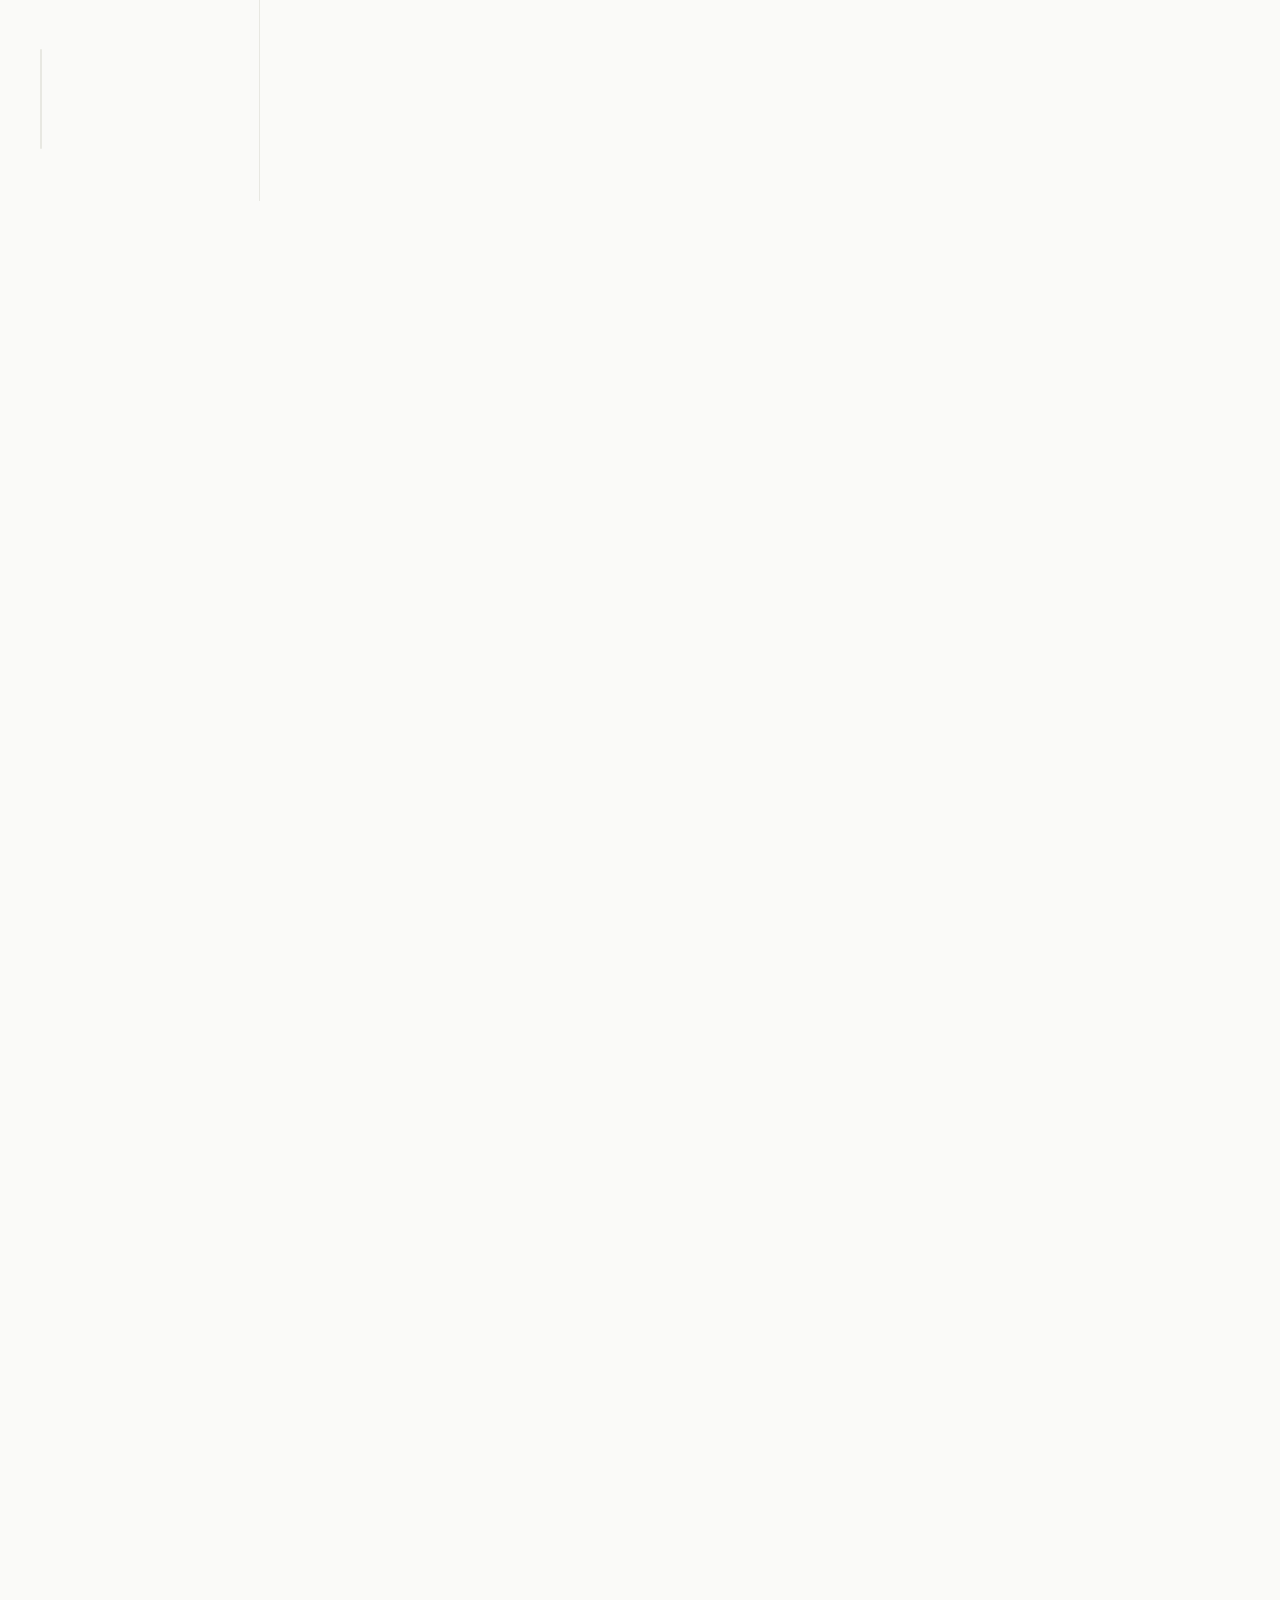
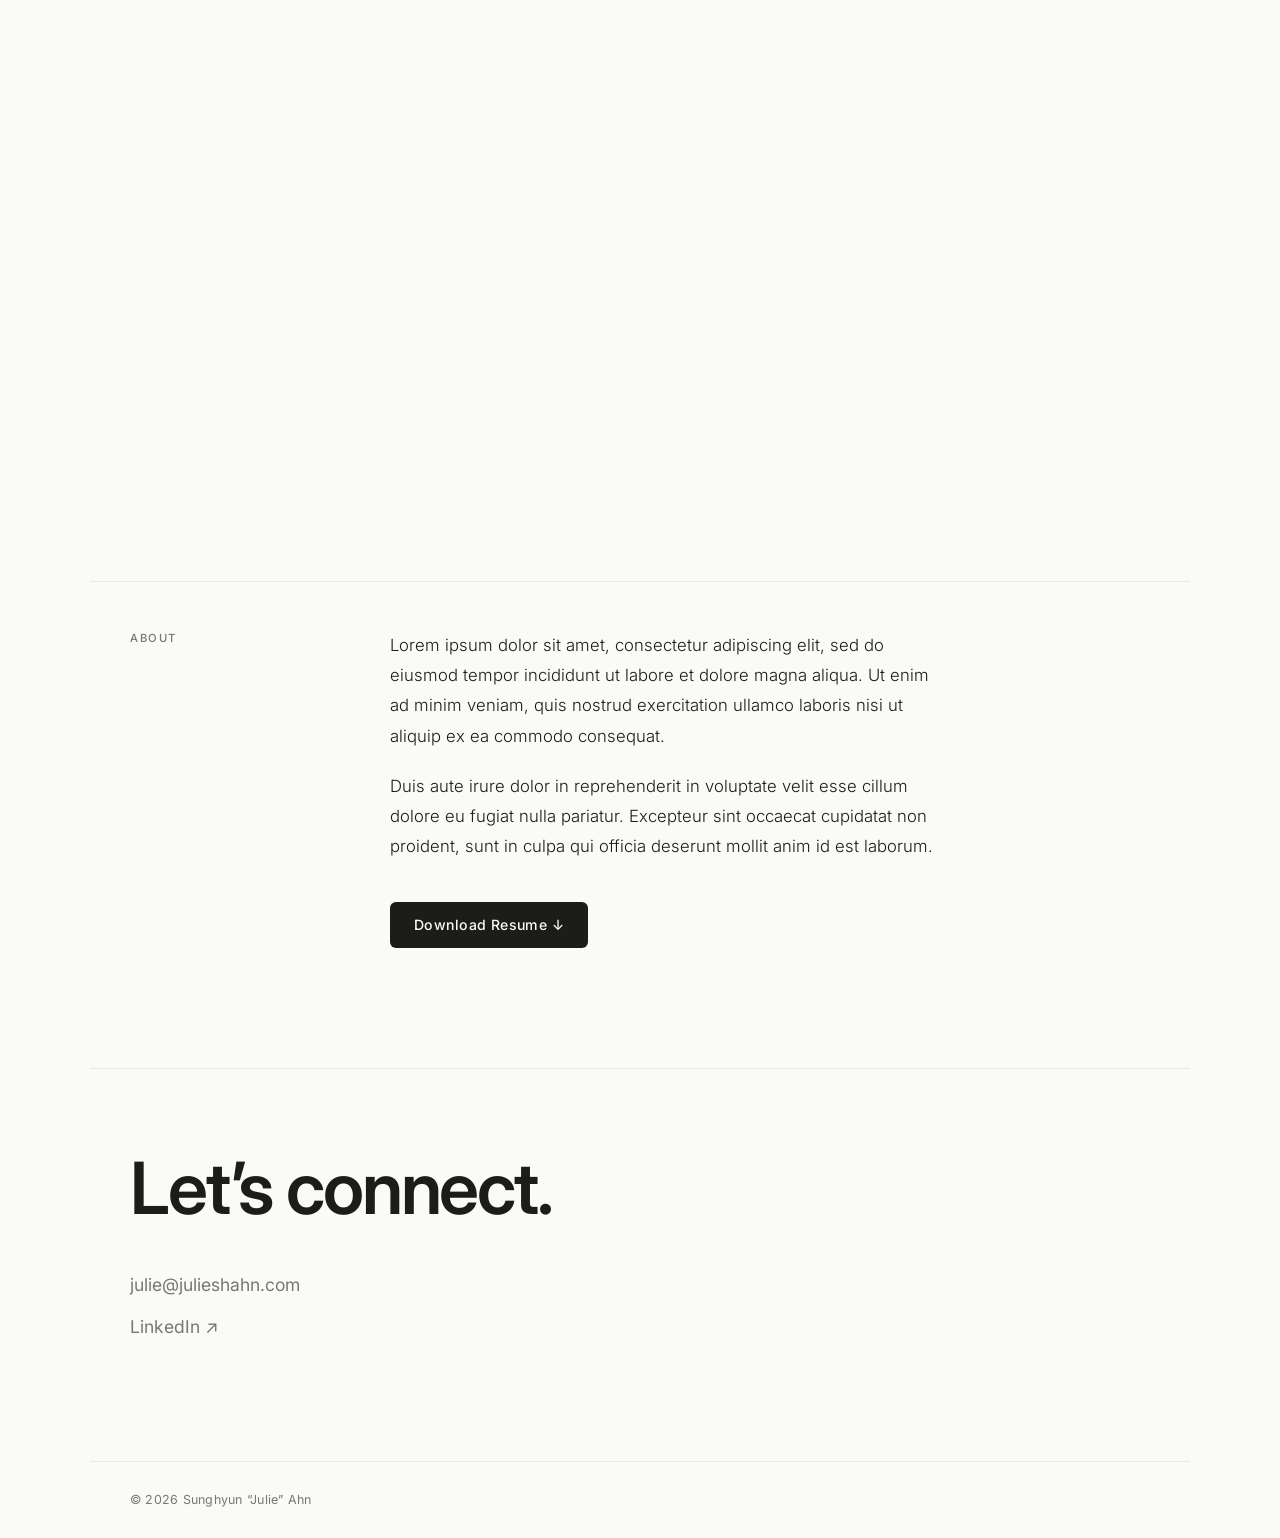
==== commit 771f64ab: "Redesign: Inter font, two-ring cursor, editorial hero, live clock, work card visuals - Switch to Int" ====
--- a/index.html
+++ b/index.html
@@ -7,23 +7,62 @@
     <title>Julie Ahn — Product Designer</title>
     <link rel="preconnect" href="https://fonts.googleapis.com">
     <link rel="preconnect" href="https://fonts.gstatic.com" crossorigin>
-    <link href="https://fonts.googleapis.com/css2?family=DM+Serif+Display:ital@0;1&family=DM+Sans:ital,opsz,wght@0,9..40,300;0,9..40,400;0,9..40,500;1,9..40,300&display=swap" rel="stylesheet">
+    <link href="https://fonts.googleapis.com/css2?family=Inter:wght@300;400;500;600;700&display=swap" rel="stylesheet">
     <link rel="stylesheet" href="styles.css">
+    <script>
+        history.scrollRestoration = 'manual';
+        // Remove any hash from URL so the browser doesn't jump to an anchor
+        if (window.location.hash) {
+            history.replaceState(null, '', window.location.pathname);
+        }
+    </script>
 </head>
 <body>
 
     <!-- Custom Cursor -->
-    <div class="cursor" aria-hidden="true"></div>
+    <div class="cursor-inner" aria-hidden="true"></div>
+    <div class="cursor-outer" aria-hidden="true">
+        <span class="cursor-label"></span>
+    </div>
 
     <main>
 
         <!-- Hero -->
         <section class="hero" id="hero" aria-label="Introduction">
             <div class="hero-content">
-                <p class="hero-label">Sunghyun &#8220;Julie&#8221; Ahn</p>
-                <h1 class="hero-title">Professional remover<br>of unnecessary steps.</h1>
-                <p class="hero-sub">Designing tools that make complex systems feel simple.</p>
-                <span class="hero-role">Product Designer @ Apple</span>
+
+                <!-- Top row: name + location/time -->
+                <div class="hero-top-row">
+                    <p class="hero-label">Sunghyun &#8220;Julie&#8221; Ahn</p>
+                    <p class="hero-meta" aria-label="Your location and local time">
+                        <span class="hero-location" id="heroLocation"></span>
+                        <span class="hero-meta-sep" id="heroMetaSep" aria-hidden="true" style="display:none">&middot;</span>
+                        <span class="hero-time" id="heroTime" aria-live="off"></span>
+                    </p>
+                </div>
+
+                <!-- Eraser interaction -->
+                <div class="eraser-wrap">
+                    <div class="eraser-container" id="eraserContainer">
+                        <h1 class="hero-title" id="textOriginal">Professional remover of unnecessary steps.</h1>
+                        <h1 class="eraser-reveal" id="textReveal">Only what matters remains.</h1>
+                        <canvas id="eraserCanvas" aria-hidden="true"></canvas>
+                    </div>
+                    <p class="eraser-hint">Hover to remove the unnecessary</p>
+                </div>
+
+                <!-- Bottom row: sub + role -->
+                <div class="hero-bottom-row">
+                    <p class="hero-sub">Designing tools that make complex systems feel simple.</p>
+                    <span class="hero-role">Product Designer @ Apple</span>
+                </div>
+
+            </div>
+
+            <!-- Scroll indicator -->
+            <div class="hero-scroll" aria-hidden="true">
+                <span class="hero-scroll-label">scroll</span>
+                <div class="hero-scroll-line"></div>
             </div>
         </section>
 
@@ -48,7 +87,17 @@
                     <div class="work-sticky-right">
 
                         <article class="work-slide is-active" data-index="0">
-                            <div class="slide-bg-number" aria-hidden="true">01</div>
+                            <div class="slide-visual" aria-hidden="true">
+                                <div class="slide-visual-card">
+                                    <div class="svc-bar"></div>
+                                    <div class="svc-row"></div>
+                                    <div class="svc-row svc-row--short"></div>
+                                    <div class="svc-grid">
+                                        <div class="svc-cell"></div><div class="svc-cell"></div><div class="svc-cell"></div>
+                                        <div class="svc-cell"></div><div class="svc-cell"></div><div class="svc-cell"></div>
+                                    </div>
+                                </div>
+                            </div>
                             <div class="slide-content">
                                 <span class="project-tag">System Automation</span>
                                 <h2 class="project-title">AI Chatbot Automation Platform</h2>
@@ -58,7 +107,17 @@
                         </article>
 
                         <article class="work-slide" data-index="1">
-                            <div class="slide-bg-number" aria-hidden="true">02</div>
+                            <div class="slide-visual" aria-hidden="true">
+                                <div class="slide-visual-card">
+                                    <div class="svc-bar"></div>
+                                    <div class="svc-row"></div>
+                                    <div class="svc-row svc-row--short"></div>
+                                    <div class="svc-grid">
+                                        <div class="svc-cell"></div><div class="svc-cell"></div><div class="svc-cell"></div>
+                                        <div class="svc-cell"></div><div class="svc-cell"></div><div class="svc-cell"></div>
+                                    </div>
+                                </div>
+                            </div>
                             <div class="slide-content">
                                 <span class="project-tag">Internal Tools</span>
                                 <h2 class="project-title">Enterprise Tooling</h2>
@@ -68,7 +127,17 @@
                         </article>
 
                         <article class="work-slide" data-index="2">
-                            <div class="slide-bg-number" aria-hidden="true">03</div>
+                            <div class="slide-visual" aria-hidden="true">
+                                <div class="slide-visual-card">
+                                    <div class="svc-bar"></div>
+                                    <div class="svc-row"></div>
+                                    <div class="svc-row svc-row--short"></div>
+                                    <div class="svc-grid">
+                                        <div class="svc-cell"></div><div class="svc-cell"></div><div class="svc-cell"></div>
+                                        <div class="svc-cell"></div><div class="svc-cell"></div><div class="svc-cell"></div>
+                                    </div>
+                                </div>
+                            </div>
                             <div class="slide-content">
                                 <span class="project-tag">Employee Experience</span>
                                 <h2 class="project-title">Coaching Platform</h2>
--- a/styles.css
+++ b/styles.css
@@ -25,7 +25,7 @@
 }
 
 body {
-    font-family: 'DM Sans', -apple-system, BlinkMacSystemFont, 'Segoe UI', sans-serif;
+    font-family: 'Inter', -apple-system, BlinkMacSystemFont, 'Segoe UI', sans-serif;
     background-color: var(--bg);
     color: var(--text);
     line-height: 1.6;
@@ -34,59 +34,125 @@
     cursor: none;
 }
 
-/* ============================================================
-   CUSTOM CURSOR
-============================================================ */
-.cursor {
-    position: fixed;
-    top: 0;
-    left: 0;
-    width: 14px;
-    height: 14px;
-    background: var(--accent);
-    border-radius: 50%;
-    pointer-events: none;
-    z-index: 9999;
-    mix-blend-mode: multiply;
-    will-change: left, top, width, height, border-radius;
-    transition: width 0.25s ease,
-                height 0.25s ease,
-                border-radius 0.25s ease,
-                background 0.25s ease;
-    transform: translate(-50%, -50%);
-}
-
-.cursor.is-hovering {
-    width: 44px;
-    height: 44px;
-    background: var(--accent);
-}
-
-.cursor.is-clicking {
-    width: 20px;
-    height: 20px;
-}
-
-.cursor.is-text {
-    width: 3px;
-    height: 28px;
-    border-radius: 2px;
-    background: var(--text);
-    mix-blend-mode: normal;
-}
-
-.trail-dot {
+a, button, [role="button"], input, textarea, select {
+    cursor: none;
+}
+
+/* ============================================================
+   CUSTOM CURSOR — two rings
+============================================================ */
+
+/* Shared ring base */
+.cursor-inner,
+.cursor-outer {
     position: fixed;
     top: 0;
     left: 0;
     border-radius: 50%;
+    pointer-events: none;
+    will-change: transform;
+    display: flex;
+    align-items: center;
+    justify-content: center;
+}
+
+/* Inner ring — follows mouse with slight lag, smaller */
+.cursor-inner {
+    width: 16px;
+    height: 16px;
+    border: 1.5px solid var(--text);
+    opacity: 0.8;
+    z-index: 99999;
+    transition: width 0.25s cubic-bezier(0.34, 1.56, 0.64, 1),
+                height 0.25s cubic-bezier(0.34, 1.56, 0.64, 1),
+                opacity 0.2s ease,
+                border-color 0.2s ease,
+                border-radius 0.2s ease,
+                background 0.2s ease;
+}
+
+/* Outer ring — lags more, larger */
+.cursor-outer {
+    width: 44px;
+    height: 44px;
+    border: 1px solid var(--text);
+    opacity: 0.3;
+    z-index: 99998;
+    transition: width 0.4s cubic-bezier(0.34, 1.56, 0.64, 1),
+                height 0.4s cubic-bezier(0.34, 1.56, 0.64, 1),
+                opacity 0.3s ease,
+                border-color 0.3s ease,
+                background 0.3s ease,
+                border-radius 0.3s ease;
+}
+
+/* Hover links/buttons — both expand */
+.cursor-inner.is-hovering { width: 22px; height: 22px; opacity: 1; }
+.cursor-outer.is-hovering { width: 60px; height: 60px; opacity: 0.5; }
+
+/* Hover project CTAs — outer fills accent, inner shrinks */
+.cursor-inner.is-view { width: 8px; height: 8px; opacity: 0; }
+.cursor-outer.is-view {
+    width: 84px;
+    height: 84px;
     background: var(--accent);
-    pointer-events: none;
-    z-index: 9998;
-    mix-blend-mode: multiply;
-    will-change: left, top, opacity, width, height;
-    transform: translate(-50%, -50%);
-}
+    border-color: var(--accent);
+    opacity: 1;
+}
+
+/* Text cursor — both collapse to vertical bars */
+.cursor-inner.is-text {
+    width: 1.5px;
+    height: 20px;
+    border-radius: 2px;
+    background: var(--text);
+    border: none;
+    opacity: 0.6;
+}
+.cursor-outer.is-text {
+    width: 1.5px;
+    height: 32px;
+    border-radius: 2px;
+    background: var(--text);
+    border: none;
+    opacity: 0.2;
+}
+
+/* Click — both compress */
+.cursor-inner.is-clicking { width: 12px; height: 12px; opacity: 1; }
+.cursor-outer.is-clicking { width: 36px; height: 36px; opacity: 0.6; }
+
+/* Eraser state */
+.cursor-inner.is-erasing {
+    width: 24px;
+    height: 16px;
+    border-radius: 3px;
+    border-color: var(--accent);
+    background: var(--accent);
+    opacity: 0.9;
+}
+.cursor-outer.is-erasing {
+    width: 80px;
+    height: 80px;
+    border-color: var(--accent);
+    opacity: 0.2;
+}
+
+/* Label inside outer ring */
+.cursor-label {
+    font-family: 'Inter', sans-serif;
+    font-size: 0.58rem;
+    font-weight: 600;
+    letter-spacing: 0.08em;
+    text-transform: uppercase;
+    color: var(--text);
+    opacity: 0;
+    transition: opacity 0.2s ease;
+    white-space: nowrap;
+    user-select: none;
+}
+
+.cursor-outer.is-view .cursor-label { opacity: 1; }
 
 /* ============================================================
    NAVIGATION
@@ -109,7 +175,7 @@
 }
 
 .nav-logo {
-    font-family: 'DM Serif Display', Georgia, serif;
+    font-family: 'Inter', sans-serif;
     font-size: 1.05rem;
     color: var(--text);
     text-decoration: none;
@@ -167,39 +233,78 @@
     padding: 0 var(--pad-x);
     max-width: var(--max-width);
     margin: 0 auto;
+    position: relative;
 }
 
 .hero-content {
-    max-width: 760px;
+    width: 100%;
+}
+
+/* Top row: name left, location+time right */
+.hero-top-row {
+    display: flex;
+    justify-content: space-between;
+    align-items: baseline;
+    margin-bottom: 48px;
+    animation: fadeUp 0.8s cubic-bezier(0.4, 0, 0.2, 1) 0.0s both;
 }
 
 .hero-label {
     font-size: 0.82rem;
     color: var(--text-muted);
     letter-spacing: 0.06em;
+    font-weight: 400;
+    margin: 0;
+}
+
+.hero-meta {
+    font-size: 0.78rem;
+    color: var(--text-muted);
+    letter-spacing: 0.04em;
+    font-weight: 400;
+    display: flex;
+    align-items: center;
+    gap: 8px;
+    margin: 0;
+}
+
+.hero-meta-sep {
+    opacity: 0.4;
+}
+
+.hero-time {
+    font-variant-numeric: tabular-nums;
+    min-width: 70px;
+}
+
+.hero-title {
+    font-family: 'Inter', sans-serif;
+    font-size: clamp(2.8rem, 7vw, 5.5rem);
+    font-weight: 600;
+    line-height: 1.06;
+    letter-spacing: -0.03em;
+    color: var(--text);
     margin-bottom: 28px;
-    font-weight: 400;
-    animation: fadeUp 0.7s cubic-bezier(0.4, 0, 0.2, 1) 0.05s both;
-}
-
-.hero-title {
-    font-family: 'DM Serif Display', Georgia, serif;
-    font-size: clamp(2.8rem, 7vw, 5.5rem);
-    line-height: 1.06;
-    letter-spacing: -0.025em;
-    color: var(--text);
-    margin-bottom: 28px;
-    animation: fadeUp 0.7s cubic-bezier(0.4, 0, 0.2, 1) 0.15s both;
+    animation: fadeUp 0.85s cubic-bezier(0.4, 0, 0.2, 1) 0.18s both;
+    position: relative;
+}
+
+/* Bottom row: sub left, role right */
+.hero-bottom-row {
+    display: flex;
+    justify-content: space-between;
+    align-items: flex-end;
+    gap: 40px;
+    animation: fadeUp 0.8s cubic-bezier(0.4, 0, 0.2, 1) 0.52s both;
 }
 
 .hero-sub {
     font-size: 1.1rem;
     color: var(--text-muted);
     font-weight: 300;
-    max-width: 460px;
+    max-width: 420px;
     line-height: 1.65;
-    margin-bottom: 32px;
-    animation: fadeUp 0.7s cubic-bezier(0.4, 0, 0.2, 1) 0.25s both;
+    margin: 0;
 }
 
 .hero-role {
@@ -211,7 +316,121 @@
     border: 1px solid var(--border);
     border-radius: 100px;
     font-weight: 400;
-    animation: fadeUp 0.7s cubic-bezier(0.4, 0, 0.2, 1) 0.35s both;
+    white-space: nowrap;
+    flex-shrink: 0;
+}
+
+/* Scroll indicator */
+.hero-scroll {
+    position: absolute;
+    bottom: 36px;
+    left: var(--pad-x);
+    display: flex;
+    align-items: center;
+    gap: 12px;
+    animation: fadeUp 0.8s cubic-bezier(0.4, 0, 0.2, 1) 0.9s both;
+}
+
+.hero-scroll-label {
+    font-size: 0.65rem;
+    letter-spacing: 0.18em;
+    text-transform: uppercase;
+    color: var(--text-muted);
+    opacity: 0.6;
+}
+
+.hero-scroll-line {
+    width: 40px;
+    height: 1px;
+    background: var(--text-muted);
+    opacity: 0.3;
+    position: relative;
+    overflow: hidden;
+}
+
+.hero-scroll-line::after {
+    content: '';
+    position: absolute;
+    left: -100%;
+    top: 0;
+    width: 100%;
+    height: 100%;
+    background: var(--text);
+    animation: scrollPulse 2.2s cubic-bezier(0.4, 0, 0.2, 1) 1.2s infinite;
+}
+
+@keyframes scrollPulse {
+    0%   { left: -100%; opacity: 1; }
+    50%  { left: 0%;    opacity: 1; }
+    100% { left: 100%;  opacity: 0; }
+}
+
+/* ============================================================
+   ERASER INTERACTION
+============================================================ */
+.eraser-wrap {
+    margin-bottom: 28px;
+}
+
+.eraser-text-stack {
+    position: relative;
+    display: inline-block; /* shrink-wrap to text width */
+    width: 100%;
+}
+
+/* Container — positions canvas + reveal text over original */
+.eraser-container {
+    position: relative;
+    margin-bottom: 28px;
+}
+
+/* Reveal text — sits below canvas, shown through erased holes */
+.eraser-reveal {
+    font-family: 'Inter', sans-serif;
+    font-size: clamp(2.8rem, 7vw, 5.5rem);
+    font-weight: 600;
+    line-height: 1.06;
+    letter-spacing: -0.03em;
+    color: var(--text);
+    margin: 0;
+    position: absolute;
+    top: 0;
+    left: 0;
+    width: 100%;
+    pointer-events: none;
+    z-index: 1;
+    display: none;
+}
+
+/* Canvas — top layer; filled with BG + orig text drawn on it; destination-out reveals below */
+#eraserCanvas {
+    position: absolute;
+    top: 0;
+    left: 0;
+    z-index: 4;
+    pointer-events: none;
+    display: none;
+}
+
+/* Hint microcopy */
+.eraser-hint {
+    font-size: 0.72rem;
+    color: var(--text-muted);
+    letter-spacing: 0.04em;
+    margin-top: 0;
+    margin-bottom: 28px;
+    font-style: italic;
+    animation: fadeUp 0.8s cubic-bezier(0.4, 0, 0.2, 1) 0.38s both;
+    transition: opacity 0.4s ease;
+}
+
+/* Cursor: eraser state — yellow rectangle, slightly tilted */
+.cursor.is-erasing {
+    width: 32px;
+    height: 22px;
+    border-radius: 4px;
+    background: var(--accent);
+    transform: translate(-50%, -50%) rotate(-12deg);
 }
 
 /* ============================================================
@@ -264,7 +483,7 @@
 }
 
 .work-counter-current {
-    font-family: 'DM Serif Display', Georgia, serif;
+    font-family: 'Inter', sans-serif;
     font-size: 4.5rem;
     line-height: 1;
     letter-spacing: -0.03em;
@@ -273,7 +492,7 @@
 }
 
 .work-counter-total {
-    font-family: 'DM Serif Display', Georgia, serif;
+    font-family: 'Inter', sans-serif;
     font-size: 1rem;
     color: var(--border);
     letter-spacing: -0.01em;
@@ -335,7 +554,7 @@
     right: -0.08em;
     top: 50%;
     transform: translateY(-50%);
-    font-family: 'DM Serif Display', Georgia, serif;
+    font-family: 'Inter', sans-serif;
     font-size: clamp(180px, 32vw, 380px);
     color: var(--border);
     opacity: 0.5;
@@ -345,10 +564,75 @@
     letter-spacing: -0.05em;
 }
 
+/* Abstract UI preview card — decorative visual per slide */
+.slide-visual {
+    position: absolute;
+    top: 50%;
+    right: 72px;
+    transform: translateY(-50%);
+    z-index: 0;
+}
+
+.slide-visual-card {
+    width: 220px;
+    background: var(--bg);
+    border: 1px solid var(--border);
+    border-radius: 12px;
+    padding: 20px;
+    box-shadow: 0 8px 32px rgba(0,0,0,0.06);
+    display: flex;
+    flex-direction: column;
+    gap: 10px;
+    opacity: 0.7;
+}
+
+.svc-bar {
+    height: 8px;
+    border-radius: 4px;
+    background: var(--accent);
+    width: 60%;
+}
+
+.svc-row {
+    height: 6px;
+    border-radius: 3px;
+    background: var(--border);
+    width: 100%;
+}
+
+.svc-row--short { width: 72%; }
+
+.svc-grid {
+    display: grid;
+    grid-template-columns: repeat(3, 1fr);
+    gap: 6px;
+    margin-top: 4px;
+}
+
+.svc-cell {
+    height: 28px;
+    border-radius: 6px;
+    background: var(--border);
+}
+
+/* Per-project accent color on the bar */
+.work-slide[data-index="0"] .svc-bar { background: var(--accent); }
+.work-slide[data-index="1"] .svc-bar { background: #B5C9E8; }
+.work-slide[data-index="2"] .svc-bar { background: #E8B5C9; }
+
+.work-slide[data-index="0"] .svc-cell:nth-child(1),
+.work-slide[data-index="0"] .svc-cell:nth-child(4) { background: rgba(255,253,116,0.35); }
+
+.work-slide[data-index="1"] .svc-cell:nth-child(2),
+.work-slide[data-index="1"] .svc-cell:nth-child(5) { background: rgba(181,201,232,0.4); }
+
+.work-slide[data-index="2"] .svc-cell:nth-child(3),
+.work-slide[data-index="2"] .svc-cell:nth-child(6) { background: rgba(232,181,201,0.4); }
+
 .slide-content {
     position: relative;
     z-index: 1;
-    max-width: 580px;
+    max-width: 480px;
 }
 
 .project-tag {
@@ -362,10 +646,10 @@
 }
 
 .project-title {
-    font-family: 'DM Serif Display', Georgia, serif;
+    font-family: 'Inter', sans-serif;
     font-size: clamp(2.4rem, 5vw, 4rem);
-    font-weight: 400;
-    letter-spacing: -0.025em;
+    font-weight: 600;
+    letter-spacing: -0.03em;
     line-height: 1.08;
     color: var(--text);
     margin-bottom: 20px;
@@ -472,9 +756,10 @@
 }
 
 .contact-title {
-    font-family: 'DM Serif Display', Georgia, serif;
+    font-family: 'Inter', sans-serif;
     font-size: clamp(2.5rem, 6vw, 4.5rem);
-    letter-spacing: -0.025em;
+    font-weight: 600;
+    letter-spacing: -0.03em;
     line-height: 1.08;
     margin-bottom: 44px;
     color: var(--text);
@@ -679,4 +964,21 @@
         padding-left: 20px;
         padding-right: 20px;
     }
-}
+
+    .hero-top-row {
+        flex-direction: column;
+        gap: 6px;
+        margin-bottom: 32px;
+    }
+
+    .hero-bottom-row {
+        flex-direction: column;
+        align-items: flex-start;
+        gap: 20px;
+    }
+
+    .hero-scroll { display: none; }
+
+    .slide-visual { display: none; }
+}
+
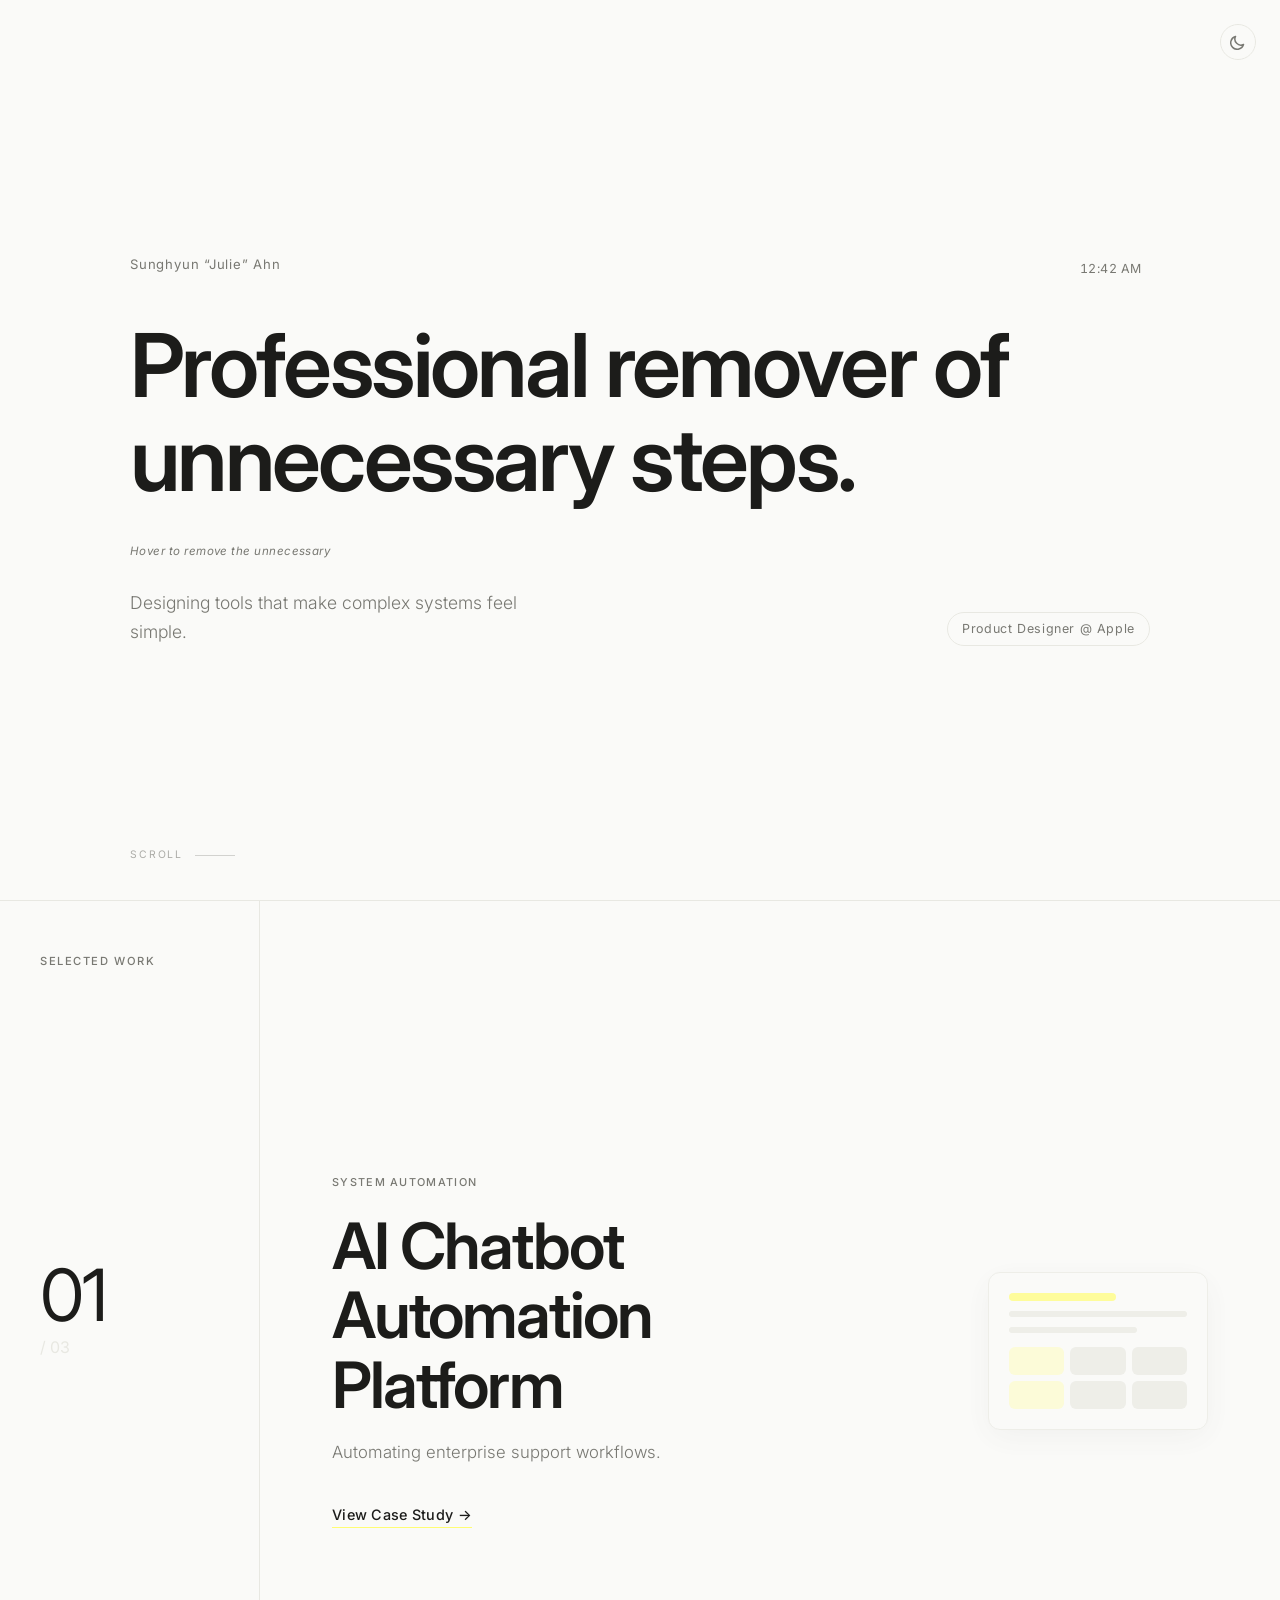
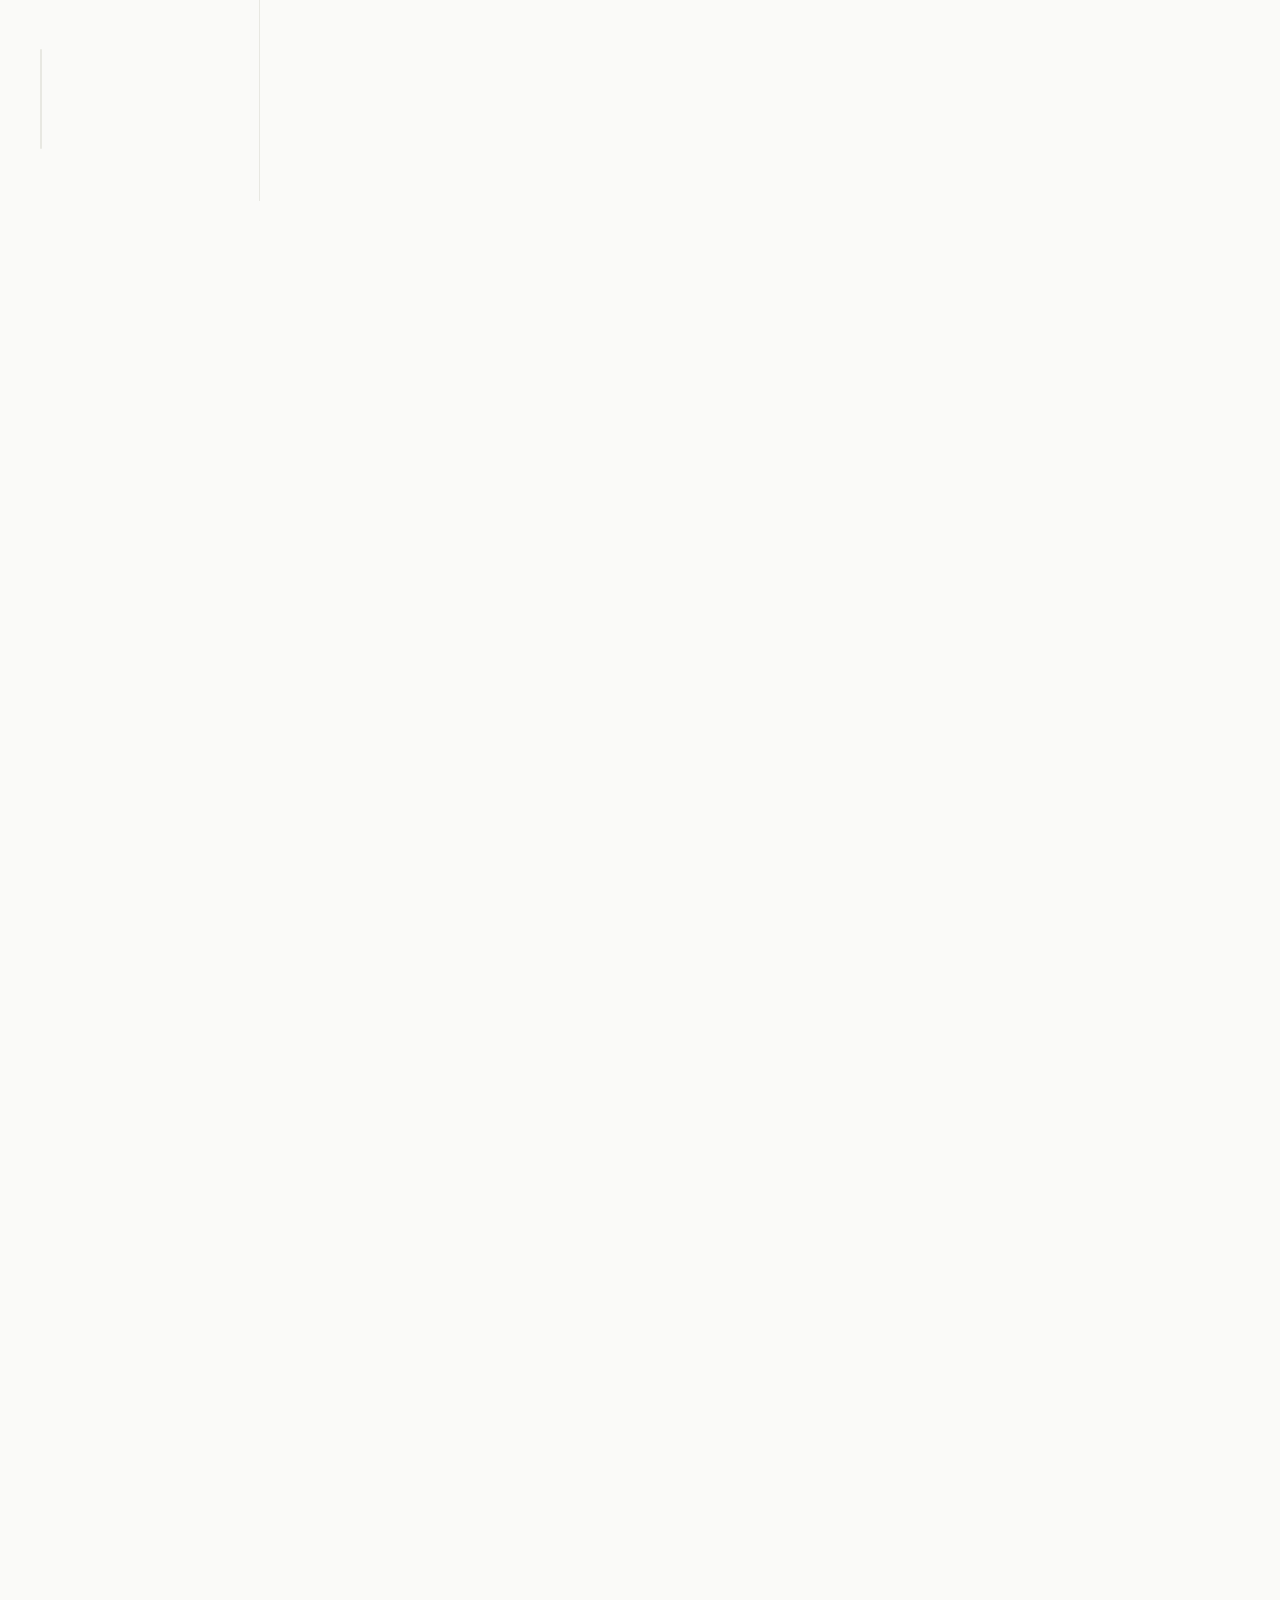
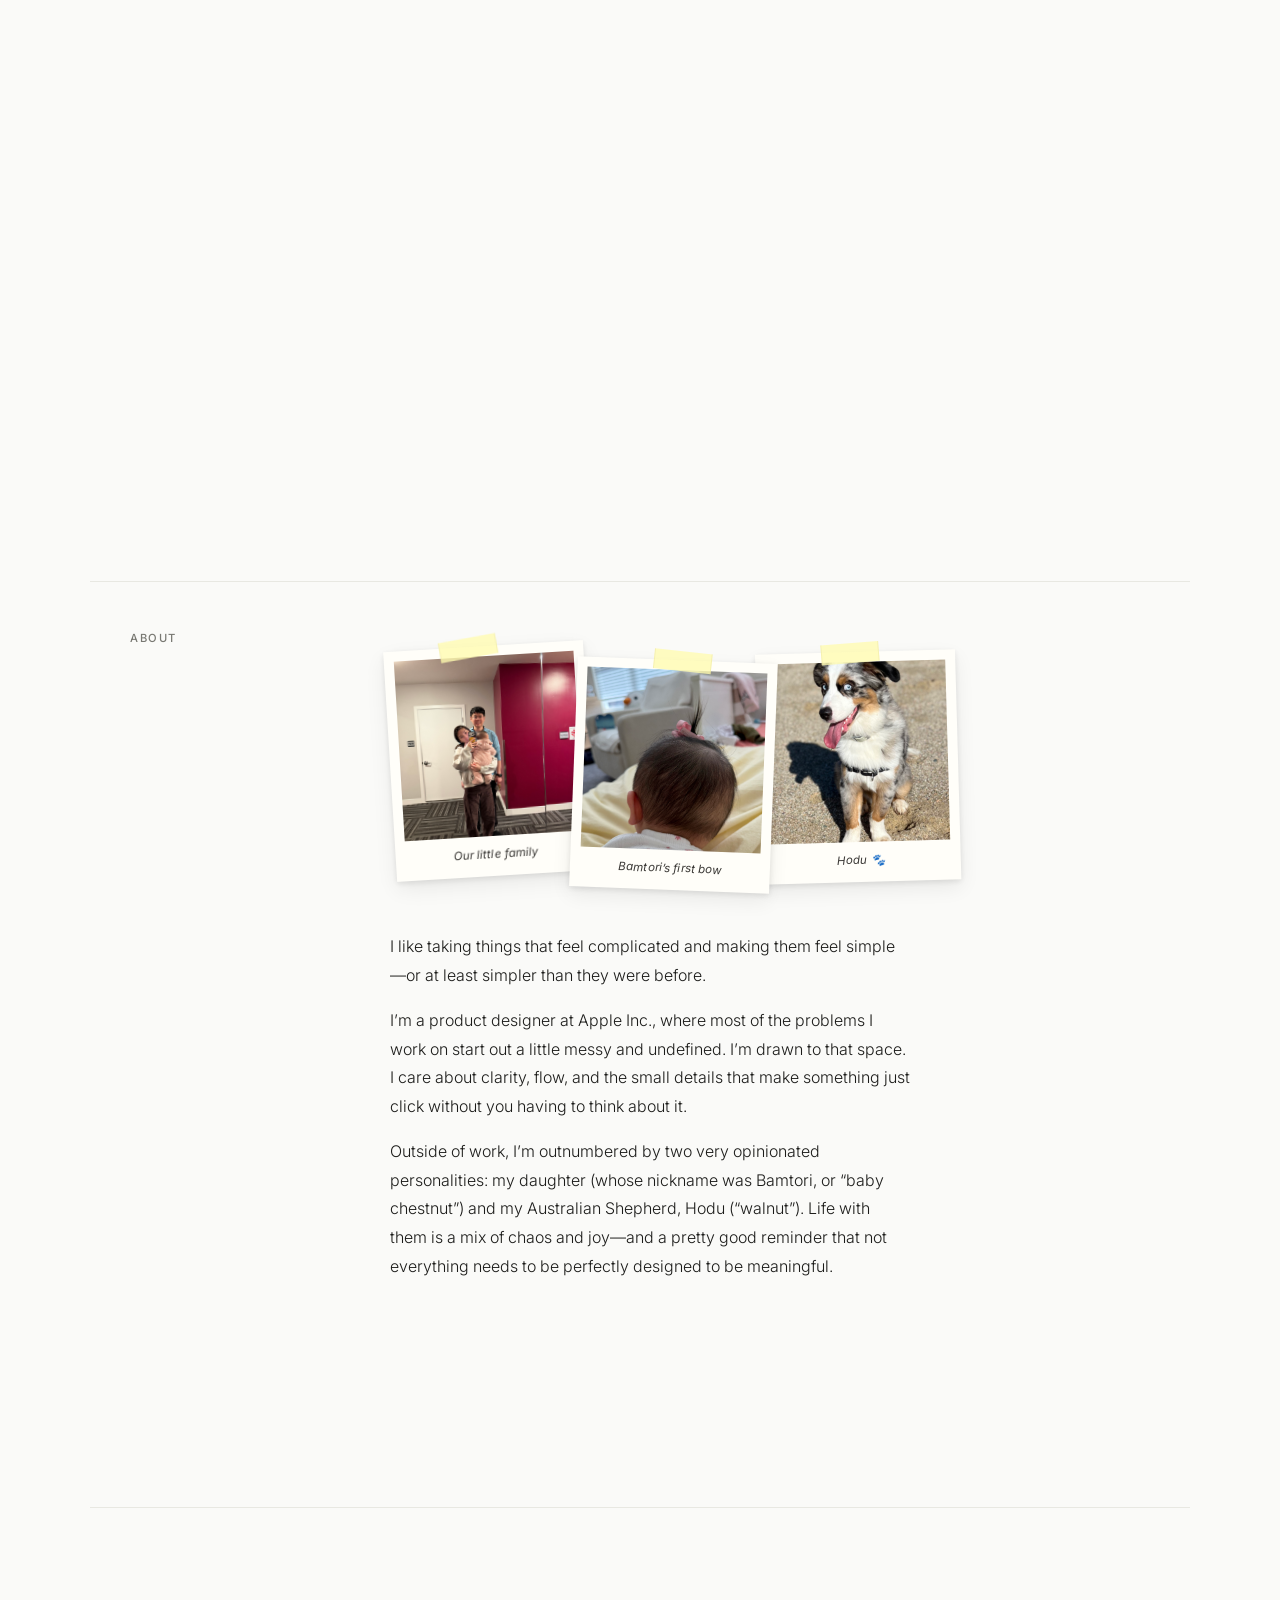
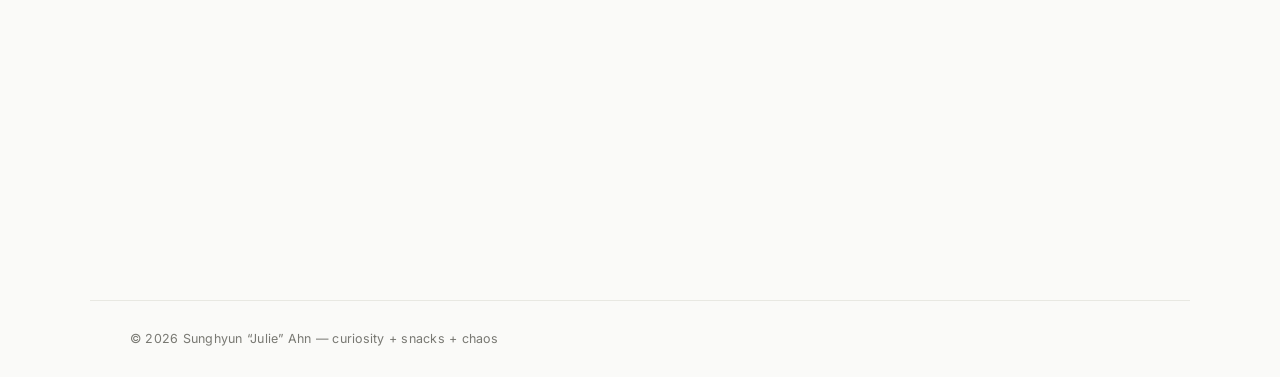
==== commit 6a38e0d3: "Add password gate, ChatKit case study, and portfolio updates - Password gate (gate.js) using SHA-256" ====
--- a/index.html
+++ b/index.html
@@ -9,15 +9,41 @@
     <link rel="preconnect" href="https://fonts.gstatic.com" crossorigin>
     <link href="https://fonts.googleapis.com/css2?family=Inter:wght@300;400;500;600;700&display=swap" rel="stylesheet">
     <link rel="stylesheet" href="styles.css">
+    <script src="gate.js"></script>
     <script>
         history.scrollRestoration = 'manual';
-        // Remove any hash from URL so the browser doesn't jump to an anchor
         if (window.location.hash) {
             history.replaceState(null, '', window.location.pathname);
         }
+        // Apply saved theme before first paint to prevent flash
+        (function () {
+            var saved = localStorage.getItem('theme');
+            var prefersDark = window.matchMedia('(prefers-color-scheme: dark)').matches;
+            if (saved === 'dark' || (!saved && prefersDark)) {
+                document.documentElement.setAttribute('data-theme', 'dark');
+            }
+        })();
     </script>
 </head>
 <body>
+
+    <!-- Theme Toggle -->
+    <button class="theme-toggle" id="themeToggle" aria-label="Switch to dark mode">
+        <svg class="icon-moon" width="16" height="16" viewBox="0 0 16 16" fill="none" xmlns="http://www.w3.org/2000/svg" aria-hidden="true">
+            <path d="M13.5 10.5A6 6 0 0 1 5.5 2.5a6.5 6.5 0 1 0 8 8z" stroke="currentColor" stroke-width="1.5" stroke-linecap="round" stroke-linejoin="round"/>
+        </svg>
+        <svg class="icon-sun" width="16" height="16" viewBox="0 0 16 16" fill="none" xmlns="http://www.w3.org/2000/svg" aria-hidden="true">
+            <circle cx="8" cy="8" r="3" stroke="currentColor" stroke-width="1.5"/>
+            <line x1="8" y1="1" x2="8" y2="2.5" stroke="currentColor" stroke-width="1.5" stroke-linecap="round"/>
+            <line x1="8" y1="13.5" x2="8" y2="15" stroke="currentColor" stroke-width="1.5" stroke-linecap="round"/>
+            <line x1="1" y1="8" x2="2.5" y2="8" stroke="currentColor" stroke-width="1.5" stroke-linecap="round"/>
+            <line x1="13.5" y1="8" x2="15" y2="8" stroke="currentColor" stroke-width="1.5" stroke-linecap="round"/>
+            <line x1="3.05" y1="3.05" x2="4.1" y2="4.1" stroke="currentColor" stroke-width="1.5" stroke-linecap="round"/>
+            <line x1="11.9" y1="11.9" x2="12.95" y2="12.95" stroke="currentColor" stroke-width="1.5" stroke-linecap="round"/>
+            <line x1="11.9" y1="4.1" x2="12.95" y2="3.05" stroke="currentColor" stroke-width="1.5" stroke-linecap="round"/>
+            <line x1="3.05" y1="12.95" x2="4.1" y2="11.9" stroke="currentColor" stroke-width="1.5" stroke-linecap="round"/>
+        </svg>
+    </button>
 
     <!-- Custom Cursor -->
     <div class="cursor-inner" aria-hidden="true"></div>
@@ -146,6 +172,9 @@
                             </div>
                         </article>
 
+                        <!-- Soft cursor glow -->
+                        <div class="work-glow" aria-hidden="true"></div>
+
                     </div>
                 </div>
             </div>
@@ -155,14 +184,37 @@
         <section class="about" id="about" aria-label="About Julie">
             <div class="about-inner">
                 <span class="section-label">About</span>
-                <div class="about-body">
-                    <p class="about-text">
-                        Lorem ipsum dolor sit amet, consectetur adipiscing elit, sed do eiusmod tempor incididunt ut labore et dolore magna aliqua. Ut enim ad minim veniam, quis nostrud exercitation ullamco laboris nisi ut aliquip ex ea commodo consequat.
-                    </p>
-                    <p class="about-text">
-                        Duis aute irure dolor in reprehenderit in voluptate velit esse cillum dolore eu fugiat nulla pariatur. Excepteur sint occaecat cupidatat non proident, sunt in culpa qui officia deserunt mollit anim id est laborum.
-                    </p>
+                <div class="about-right">
+
+                    <!-- Polaroid cluster -->
+                    <div class="polaroid-cluster" aria-label="Personal photos">
+
+                        <div class="polaroid polaroid--1">
+                            <img src="images/about-family.jpg" alt="Our little family" onerror="this.style.opacity='0'">
+                            <p class="polaroid-caption">Our little family</p>
+                        </div>
+
+                        <div class="polaroid polaroid--2">
+                            <img src="images/about-bamtori.jpg" alt="Bamtori's first bow" onerror="this.style.opacity='0'">
+                            <p class="polaroid-caption">Bamtori&rsquo;s first bow</p>
+                        </div>
+
+                        <div class="polaroid polaroid--3">
+                            <img src="images/about-hodu.jpg" alt="Hodu the Australian Shepherd" onerror="this.style.opacity='0'">
+                            <p class="polaroid-caption">Hodu 🐾</p>
+                        </div>
+
+                    </div>
+
+                    <!-- Bio -->
+                    <div class="about-bio">
+                        <p>I like taking things that feel complicated and making them feel simple&mdash;or at least simpler than they were before.</p>
+                        <p>I&rsquo;m a product designer at Apple Inc., where most of the problems I work on start out a little messy and undefined. I&rsquo;m drawn to that space. I care about clarity, flow, and the small details that make something just click without you having to think about it.</p>
+                        <p>Outside of work, I&rsquo;m outnumbered by two very opinionated personalities: my daughter (whose nickname was Bamtori, or &#8220;baby chestnut&#8221;) and my Australian Shepherd, Hodu (&#8220;walnut&#8221;). Life with them is a mix of chaos and joy&mdash;and a pretty good reminder that not everything needs to be perfectly designed to be meaningful.</p>
+                    </div>
+
                     <a href="resume.pdf" class="btn" download>Download Resume &#8595;</a>
+
                 </div>
             </div>
         </section>
@@ -170,10 +222,10 @@
         <!-- Contact -->
         <section class="contact" id="contact" aria-label="Contact">
             <div class="contact-inner">
-                <h2 class="contact-title">Let&#8217;s connect.</h2>
+                <h2 class="contact-title">Oh, hello there.</h2>
                 <div class="contact-links">
-                    <a href="mailto:julie@julieshahn.com" class="contact-link">julie@julieshahn.com</a>
-                    <a href="https://linkedin.com/in/julieshahn" target="_blank" rel="noopener noreferrer" class="contact-link">LinkedIn &#8599;</a>
+                    <a href="mailto:julieahn192@gmail.com" class="contact-link">julieahn192@gmail.com</a>
+                    <a href="https://www.linkedin.com/in/julieshahn" target="_blank" rel="noopener noreferrer" class="contact-link">LinkedIn &#8599;</a>
                 </div>
             </div>
         </section>
@@ -181,7 +233,7 @@
     </main>
 
     <footer class="footer" role="contentinfo">
-        <p>&#169; 2026 Sunghyun &#8220;Julie&#8221; Ahn</p>
+        <p>&#169; 2026 Sunghyun &#8220;Julie&#8221; Ahn &mdash; curiosity + snacks + chaos</p>
     </footer>
 
     <script src="script.js"></script>
--- a/styles.css
+++ b/styles.css
@@ -20,6 +20,19 @@
     --pad-section:  120px;
 }
 
+/* ============================================================
+   DARK MODE
+============================================================ */
+[data-theme="dark"] {
+    --bg:           #141412;
+    --text:         #EEEDE8;
+    --text-muted:   #8A8A82;
+    --accent:       #FFFD74;
+    --border:       #2E2E2A;
+    --card-hover:   rgba(255, 253, 116, 0.08);
+    color-scheme: dark;
+}
+
 html {
     scroll-behavior: smooth;
 }
@@ -32,11 +45,44 @@
     -webkit-font-smoothing: antialiased;
     -moz-osx-font-smoothing: grayscale;
     cursor: none;
+    transition: background-color 0.3s ease, color 0.3s ease;
 }
 
 a, button, [role="button"], input, textarea, select {
     cursor: none;
 }
+
+/* ============================================================
+   THEME TOGGLE BUTTON
+============================================================ */
+.theme-toggle {
+    position: fixed;
+    top: 24px;
+    right: 24px;
+    z-index: 200;
+    width: 36px;
+    height: 36px;
+    border-radius: 50%;
+    border: 1px solid var(--border);
+    background: var(--bg);
+    color: var(--text-muted);
+    display: flex;
+    align-items: center;
+    justify-content: center;
+    cursor: none;
+    transition: border-color 0.2s ease, color 0.2s ease,
+                background-color 0.3s ease;
+}
+
+.theme-toggle:hover {
+    color: var(--text);
+    border-color: var(--text-muted);
+}
+
+.theme-toggle .icon-sun { display: none; }
+
+[data-theme="dark"] .theme-toggle .icon-moon { display: none; }
+[data-theme="dark"] .theme-toggle .icon-sun  { display: block; }
 
 /* ============================================================
    CUSTOM CURSOR — two rings
@@ -90,13 +136,13 @@
 .cursor-inner.is-hovering { width: 22px; height: 22px; opacity: 1; }
 .cursor-outer.is-hovering { width: 60px; height: 60px; opacity: 0.5; }
 
-/* Hover project CTAs — outer fills accent, inner shrinks */
-.cursor-inner.is-view { width: 8px; height: 8px; opacity: 0; }
+/* Hover project CTAs — hide inner, outer shows label only */
+.cursor-inner.is-view { display: none; }
 .cursor-outer.is-view {
-    width: 84px;
-    height: 84px;
-    background: var(--accent);
-    border-color: var(--accent);
+    width: auto;
+    height: auto;
+    border: none;
+    background: none;
     opacity: 1;
 }
 
@@ -141,10 +187,10 @@
 /* Label inside outer ring */
 .cursor-label {
     font-family: 'Inter', sans-serif;
-    font-size: 0.58rem;
-    font-weight: 600;
-    letter-spacing: 0.08em;
-    text-transform: uppercase;
+    font-size: 0.78rem;
+    font-weight: 500;
+    letter-spacing: 0.04em;
+    color: var(--text);
     color: var(--text);
     opacity: 0;
     transition: opacity 0.2s ease;
@@ -523,6 +569,25 @@
     overflow: hidden;
 }
 
+/* Soft cursor glow */
+.work-glow {
+    position: absolute;
+    inset: 0;
+    pointer-events: none;
+    z-index: 2;
+    opacity: 0;
+    background: radial-gradient(
+        circle 440px at var(--cx, 50%) var(--cy, 50%),
+        var(--glow-color, rgba(255, 253, 116, 0.22)) 0%,
+        transparent 70%
+    );
+    transition: opacity 0.5s ease;
+}
+
+.work-sticky-right.is-hovered .work-glow {
+    opacity: 1;
+}
+
 .work-slide {
     position: absolute;
     inset: 0;
@@ -531,6 +596,7 @@
     padding: 60px 72px;
     opacity: 0;
     transform: translateY(52px);
+    z-index: 1;
     transition: opacity 0.6s cubic-bezier(0.4, 0, 0.2, 1),
                 transform 0.7s cubic-bezier(0.4, 0, 0.2, 1);
     pointer-events: none;
@@ -564,6 +630,7 @@
     letter-spacing: -0.05em;
 }
 
+
 /* Abstract UI preview card — decorative visual per slide */
 .slide-visual {
     position: absolute;
@@ -707,16 +774,103 @@
     padding-top: 48px;
 }
 
-.about-body {
-    max-width: 560px;
-}
-
-.about-text {
-    font-size: 1.05rem;
+.about-right {
+    display: flex;
+    flex-direction: column;
+    align-items: flex-start;
+    gap: 24px;
+}
+
+/* ── Polaroid / scrapbook ──────────────────────────────── */
+.polaroid-cluster {
+    display: flex;
+    align-items: flex-start;
+    padding: 16px 0 32px;
+}
+
+.polaroid {
+    background: #FFFEF9;
+    padding: 10px 10px 0;
+    box-shadow: 0 2px 6px rgba(0,0,0,0.10), 0 8px 20px rgba(0,0,0,0.07);
+    position: relative;
+    flex-shrink: 0;
+    width: 200px;
+}
+
+/* Tape strip */
+.polaroid::before {
+    content: '';
+    position: absolute;
+    width: 58px;
+    height: 20px;
+    background: rgba(255, 251, 176, 0.78);
+    border-left: 1px solid rgba(210, 198, 120, 0.2);
+    border-right: 1px solid rgba(210, 198, 120, 0.2);
+    top: -9px;
+    z-index: 10;
+}
+
+.polaroid img {
+    width: 100%;
+    aspect-ratio: 1;
+    object-fit: cover;
+    display: block;
+    background: var(--border);
+}
+
+.polaroid-caption {
+    font-family: 'Inter', sans-serif;
+    font-size: 0.72rem;
+    font-style: italic;
+    font-weight: 400;
+    color: #3a3835;
+    text-align: center;
+    letter-spacing: 0.01em;
+    padding: 10px 6px 14px;
+    line-height: 1.4;
+}
+
+/* Individual rotations + tape positions */
+.polaroid--1 {
+    transform: rotate(-3.5deg);
+    z-index: 1;
+    margin-right: -16px;
+}
+.polaroid--1::before {
+    left: 28%;
+    transform: rotate(-7deg);
+}
+
+.polaroid--2 {
+    transform: rotate(2.2deg) translateY(14px);
+    z-index: 3;
+}
+.polaroid--2::before {
+    left: 38%;
+    transform: rotate(4deg);
+}
+
+.polaroid--3 {
+    transform: rotate(-1.6deg) translateY(6px);
+    z-index: 2;
+    margin-left: -16px;
+}
+.polaroid--3::before {
+    left: 33%;
+    transform: rotate(-3deg);
+}
+
+/* Bio text below cluster */
+.about-bio {
+    max-width: 520px;
+}
+
+.about-bio p {
+    font-size: 1rem;
     line-height: 1.8;
     color: var(--text);
     font-weight: 300;
-    margin-bottom: 20px;
+    margin-bottom: 16px;
 }
 
 .btn {
@@ -883,7 +1037,7 @@
 
     .about-inner {
         grid-template-columns: 140px 1fr;
-        gap: 48px;
+        gap: 40px;
     }
 
     .work-sticky-inner {
@@ -956,6 +1110,10 @@
         gap: 20px;
     }
 
+    .polaroid {
+        width: 140px;
+    }
+
     .contact-title {
         font-size: 2.2rem;
     }
@@ -979,6 +1137,7 @@
 
     .hero-scroll { display: none; }
 
+    .work-glow { display: none; }
     .slide-visual { display: none; }
 }
 
